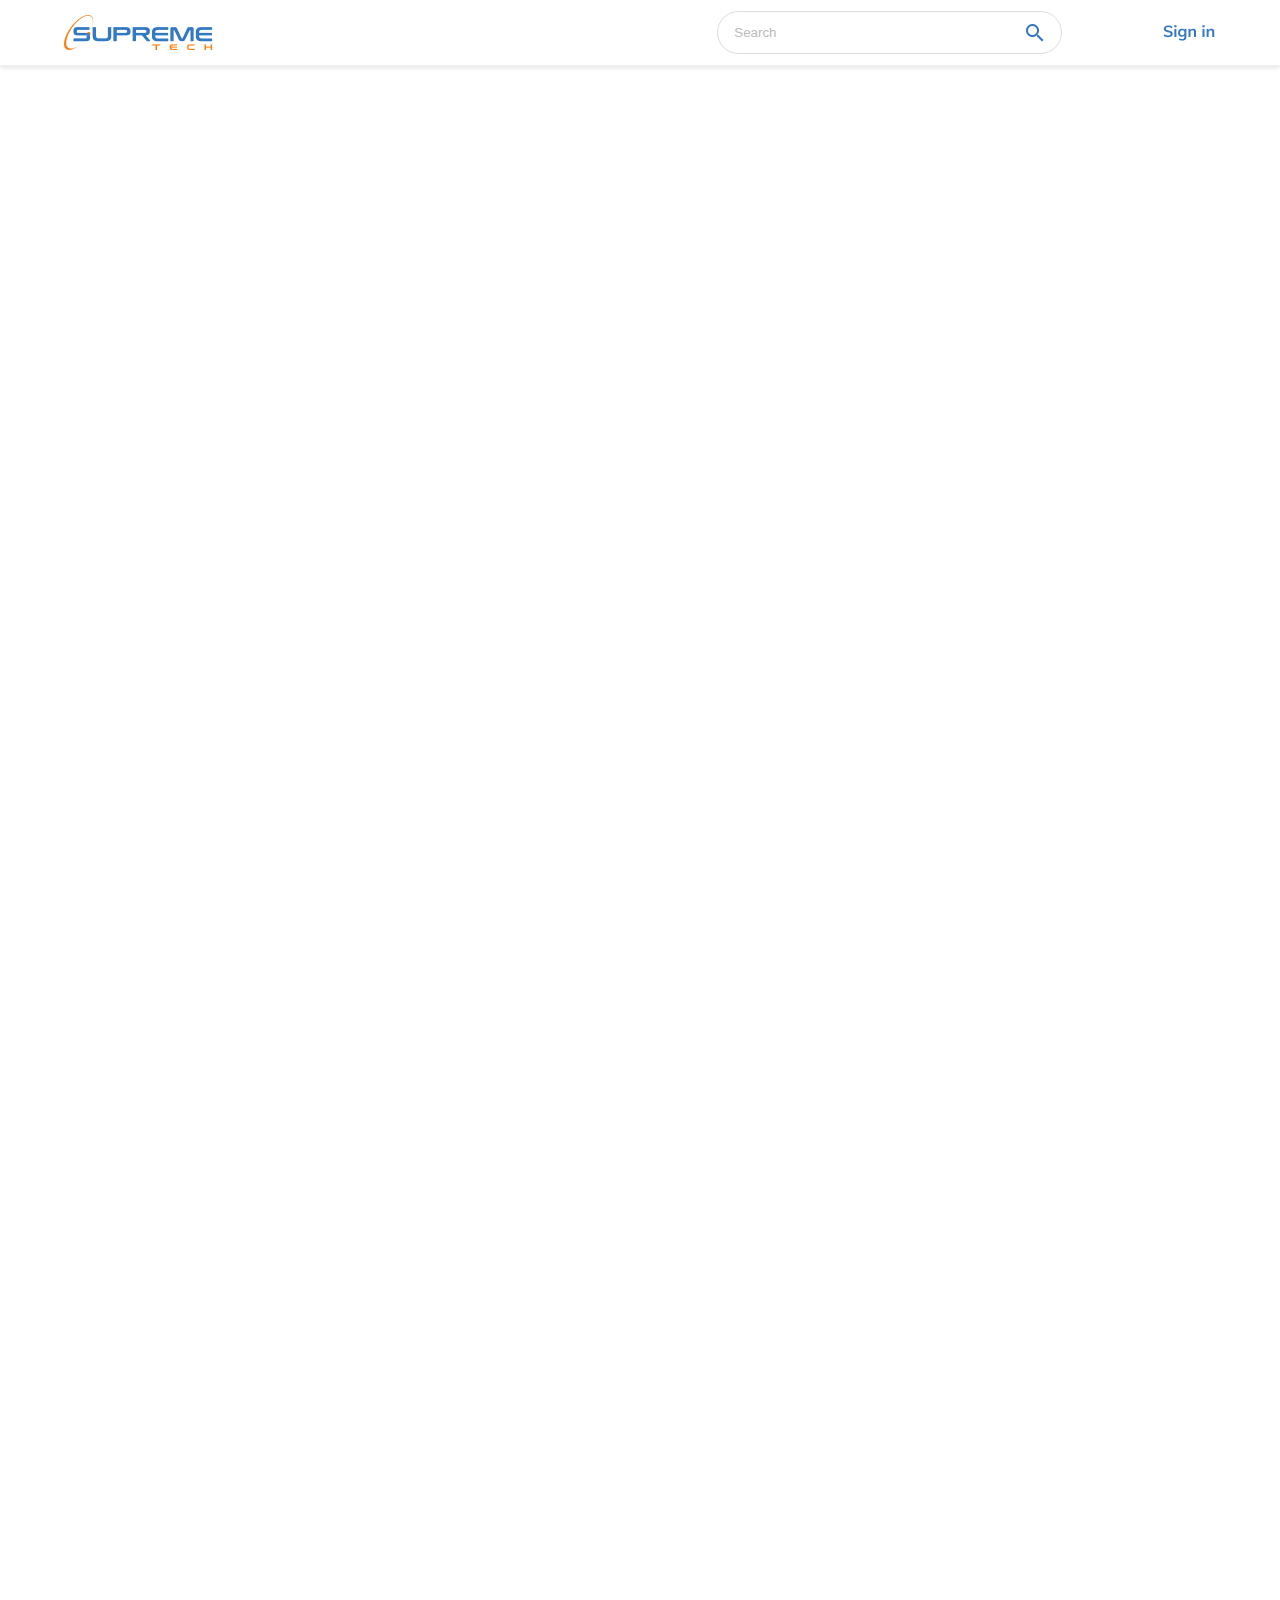
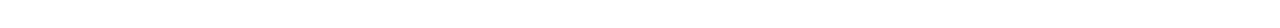
==== home.html @ 8ff7d812 ""complete header"" ====
<!DOCTYPE html>
<html lang="en">
<head>
    <meta charset="UTF-8">
    <meta name="viewport" content="width=device-width, initial-scale=1.0">
    <link rel="stylesheet" href="./css/style.css">
    <title>ReviewPhim</title>
</head>
<body>
    <header class="header">
        <div class="container header-inner">
            <a href="#" class="logo-header">
                <img src="./img/Group 114.png">
            </a>
            <div class="search-box-header">
                <input class="search-box-input" type="text" placeholder="Search">
                <a href="#" class="search-box-icon">
                    <img src="./img/ic_search.png">
                </a>
            </div>
            <div class="signin-btn-header">
                <a href="#">
                    <img class="signin-btn" src="./img/sign in.png">
                </a>
            </div>
        </div>
    </header>

    <!-- <main class="main">
        <section class="sectiona">
            <section class="sectiona-left">
                <article class="sectiona-left-article-item">
                    <img src="./img/sec2-1.png">
                </article>
                <div class="sectiona-left-article-list-text">
                    <p class="sectiona-left-article-text" style="margin-top: 24px;margin-bottom: 15px;">
                    Can't Wait for 'No Time to Die'?
                    </p>
                    <p class="sectiona-left-article-text" style="font-size: 18px; margin-bottom: 19px; margin-top: 0px;margin-left: 43px;">
                        Swap in These Streaming Picks
                    </p>
                </div>
            </section>

            <section class="sectiona-right">
                <section class="sectiona-right-list-item">
                    <article class="sectiona-right-item">
                        <img style="width: 123px;height: 95px;" src="./img/Screen Shot 1.png">
                        <div class="sectiona-right-item-list-text">
                            <p class="sectiona-right-item-title">
                                Lorem ipsum dolor sit amet consector dapster
                            </p>
                            <p class="sectiona-right-item-info">
                                Lorem ipsum dolor sit amet, consector adipiscing elit, ...
                            </p>
                        </div>
                    </article>
                    <article class="sectiona-right-item">
                        <img style="width: 123px;height: 95px;" src="./img/Screen Shot 2.png">
                        <div class="sectiona-right-item-list-text">
                            <p class="sectiona-right-item-title">
                                Lorem ipsum dolor sit amet consector dapster
                            </p>
                            <p class="sectiona-right-item-info">
                                Lorem ipsum dolor sit amet, consector adipiscing elit, ...
                            </p>
                        </div>
                    </article>
                    <article class="sectiona-right-item">
                        <img style="width: 123px;height: 95px;" src="./img/Screen Shot 3.png">
                        <div class="sectiona-right-item-list-text">
                            <p class="sectiona-right-item-title">
                                Lorem ipsum dolor sit amet consector dapster
                            </p>
                            <p class="sectiona-right-item-info">
                                Lorem ipsum dolor sit amet, consector adipiscing elit, ...
                            </p>
                        </div>
                    </article>
                    <article class="sectiona-right-item">
                        <img style="width: 123px;height: 95px;" src="./img/Screen Shot 4.png">
                        <div class="sectiona-right-item-list-text">
                            <p class="sectiona-right-item-title">
                                Lorem ipsum dolor sit amet consector dapster
                            </p>
                            <p class="sectiona-right-item-info">
                                Lorem ipsum dolor sit amet, consector adipiscing elit, ...
                            </p>
                        </div>
                    </article>
                </section>
            </section>
        </section>

        <section class="sectionb">
            <div class="sectionb-header">
                <h3 class="sectionb-header-title">
                    Featured today
                </h3>
            </div>
            <section class="sectionb-content">
                <section class="sectionb-content-list-item">
                    <article class="sectionb-content-item">
                        <div class="sectionb-content-item-img">
                            <img src="./img/article1.png">
                        </div>
                        <div class="sectionb-content-item-list-text">
                            <p class="sectionb-content-item-title">
                                Lorem ipsum dolor sit amet consector dapster
                            </p>
                            <div class="sectionb-content-item-time">
                                <div class="sectionb-content-item-time-icon">
                                    <img src="./img/clock.png">
                                </div>
                                <div class="sectionb-content-item-time-date">
                                    08/03/2020
                                </div>
                            </div>
                        </div>
                    </article>
                    <article class="sectionb-content-item">
                        <div class="sectionb-content-item-img">
                            <img src="./img/article2.png">
                        </div>
                        <div class="sectionb-content-item-list-text">
                            <p class="sectionb-content-item-title">
                                Lorem ipsum dolor sit amet consector dapster
                            </p>
                            <div class="sectionb-content-item-time">
                                <div class="sectionb-content-item-time-icon">
                                    <img src="./img/clock.png">
                                </div>
                                <div class="sectionb-content-item-time-date">
                                    08/03/2020
                                </div>
                            </div>
                        </div>
                    </article>
                    <article class="sectionb-content-item">
                        <div class="sectionb-content-item-img">
                            <img src="./img/article3.png">
                        </div>
                        <div class="sectionb-content-item-list-text">
                            <p class="sectionb-content-item-title">
                                Lorem ipsum dolor sit amet consector dapster
                            </p>
                            <div class="sectionb-content-item-time">
                                <div class="sectionb-content-item-time-icon">
                                    <img src="./img/clock.png">
                                </div>
                                <div class="sectionb-content-item-time-date">
                                    08/03/2020
                                </div>
                            </div>
                        </div>
                    </article>
                    <article class="sectionb-content-item">
                        <div class="sectionb-content-item-img">
                            <img src="./img/article4.png">
                        </div>
                        <div class="sectionb-content-item-list-text">
                            <p class="sectionb-content-item-title">
                                Lorem ipsum dolor sit amet consector dapster
                            </p>
                            <div class="sectionb-content-item-time">
                                <div class="sectionb-content-item-time-icon">
                                    <img src="./img/clock.png">
                                </div>
                                <div class="sectionb-content-item-time-date">
                                    08/03/2020
                                </div>
                            </div>
                        </div>
                    </article>
                </section>
            </section>
            <div class="sectionb-footer">
                <div class="sectionb-footer-content">
                    <button class="sectionb-footer-content-button">
                        SEE ALL
                    </button>
                </div>
            </div>
        </section>
    </main>

    <footer class="footer">
        <div class="footer-top">
            <div class="footer-top1">
                <div class="footer-top1-list-icon">
                    <div class="footer-top1-icon">
                        <img src="./img/facebook 1.png">
                    </div>
                    <div>
                        <img src="./img/instagram.png">
                    </div>
                    <div>
                        <img src="./img/twitter-sign.png">
                    </div>
                    <div>
                        <img src="./img/youtube.png">
                    </div>
                </div>
            </div>
            <div class="footer-top2">
                <div class="footer-top2-list-text">
                    <div class="footer-top2-text">
                        Press Room
                    </div>
                    <div class="footer-top2-text">
                        Advertising
                    </div>
                    <div class="footer-top2-text">
                        Job
                    </div>
                    <div class="footer-top2-text">
                        Conditions of Use
                    </div>
                    <div class="footer-top2-text">
                        Privacy Policy
                    </div>
                    <div class="footer-top2-text">
                        Interest-Based Ads
                    </div>
                </div>
            </div>
            <div class="footer-top3">
                <div class="footer-top3-logo">
                    <img src="./img/Group 114.png">
                </div>
            </div>
        </div>
        <div class="footer-bot">
            <div class="footer-bot-text">
                © 2020 Supreme Tech .,ltd. All rights reserved
            </div>
        </div>
    </footer> -->
</body>
</html>
---- css/style.css ----
html,body{
    margin: auto;
    height: 1628px; 
    width: 100%;
}

.container{
    /* width: 100%; */
    max-width: 1440px; 
    margin: 0 auto;
    padding: 0 5%;
}

.header{
    height: 4%;
    box-shadow: 0px 4px 4px rgba(0, 0, 0, 0.08);
}

.header .header-inner{
    display: flex;
    align-items: center;
    justify-content: space-between;
    height: 100%;
}

.logo-header{
    display: flex;
    align-items: center;
    height: 100%;
}

.search-box-header{
    display: flex;  
    width: 30%;
    height: 65%;
    margin-left: 35%;
    border: 1px solid #DADCE0;
    background: #FFFFFF;
    box-sizing: border-box;
    border-radius: 30px;
    align-items: center;
    justify-content: space-around;
}

.search-box-input{
    border: none;
    outline: none;
    width: 75%;
    height: 80%;
    font-family: -apple-system, BlinkMacSystemFont, 'Segoe UI', Roboto, Oxygen, Ubuntu, Cantarell, 'Open Sans', 'Helvetica Neue', sans-serif;
}

::placeholder{
    color: #BBBBBB;
    opacity: 1;
}

.search-box-icon{
    background-color: transparent;
    display: flex;
    align-items: center;
    border: none;
    height: 80%;    
}

.signin-btn-header{
    height: max-content;
}

/* .main{
    display: flex;
    flex-direction: column;
    height: 1190px;
    width: 100%;
}

.sectiona{
    display: flex;
    width: 100%;
    height: 592px;
}

.sectiona-left{
    height: 100%;
    width: 960px;
    align-items: center;
    position: relative;
}

.sectiona-left-article-item{
    margin: 60px 40px 60px 80px;
}

.sectiona-left-article-list-text{
    display: flex;
    flex-direction: column;
    height: 100px;
    width: 840px;
    background: rgba(0, 0, 0, 0.7);
    top: 432px; left: 80px; 
    position: absolute;
}

.sectiona-left-article-text{
    font-family: -apple-system, BlinkMacSystemFont, 'Segoe UI', Roboto, Oxygen, Ubuntu, Cantarell, 'Open Sans', 'Helvetica Neue', sans-serif;
    font-style: normal;
    font-weight: 500;
    font-size: 40px;
    line-height: 21px;
    color: #FFFFFF;
    margin-left: 42px;
}

.sectiona-right{
    display: flex;
    flex-direction: column;
    justify-content: space-between;
    height: 100%;
    width: 480px;
}

.sectiona-right-list-item{
    display: flex;
    flex-direction: column;
    justify-content: space-between;
    height: 100%;
    margin-top: 60px;
    margin-right: 79px;
    margin-bottom: 60px;
}

.sectiona-right-item{
    display: flex;
    justify-content: space-between;
    width: 100%;
    height: 95px;
}

.sectiona-right-item-list-text{
    display: flex;
    flex-direction: column;
    justify-content: space-between;
    height: 95px;
    width: 261px;
}

.sectiona-right-item-title{
    height: 44px;
    margin: 0px;
    font-family: 'Trebuchet MS', 'Lucida Sans Unicode', 'Lucida Grande', 'Lucida Sans', Arial, sans-serif;
    font-style: normal;
    font-weight: bold;
    font-size: 18px;
    line-height: 120%;
    color: #3278C3;
}

.sectiona-right-item-info{
    height: 44px;
    margin: 0px;
    font-family: 'Trebuchet MS', 'Lucida Sans Unicode', 'Lucida Grande', 'Lucida Sans', Arial, sans-serif;
    font-style: normal;
    font-weight: normal;
    font-size: 16px;
    line-height: 150%;
    color: #323232;
}

.sectionb{
    width: 100%;
    flex-grow: 1;
    display: flex;
    flex-direction: column;
    background: #E2EEFF;
    border-radius: 8px;
}

.sectionb-header{
    height: 111px;
    align-items: center;
}

.sectionb-header-title{
    padding-right: 80px;
    padding-left: 80px;
    margin-top: 45px;
    margin-bottom: 45px;
    
    font-family: -apple-system, BlinkMacSystemFont, 'Segoe UI', Roboto, Oxygen, Ubuntu, Cantarell, 'Open Sans', 'Helvetica Neue', sans-serif;
    font-style: normal;
    font-weight: 500;
    font-size: 30px;
    line-height: 21px;
    color: #3278C3;
}

.sectionb-content{
    margin-bottom: 46px;
    align-items: center;
    flex-grow: 1;
}

.sectionb-content-list-item{
    display: flex;
    padding-left: 80px;
    padding-right: 80px;
    justify-content: space-between;
}

.sectionb-content-item{
    display: flex;
    flex-direction: column;
    background-color: white;
    width: 290px;
    align-items: center;
}

.sectionb-content-item-img{
    height: fit-content;
}

.sectionb-content-item-list-text{
    display: flex;
    flex-direction: column;
    flex-grow: 1;
}

.sectionb-content-item-title{
    padding-left: 20px;
    padding-right: 20px;
    padding-bottom: 10px;
    margin-bottom: 0px;
    font-family: 'Trebuchet MS', 'Lucida Sans Unicode', 'Lucida Grande', 'Lucida Sans', Arial, sans-serif;
    font-style: normal;
    font-weight: bold;
    font-size: 18px;
    line-height: 120%;
    color: #3278C3;
}

.sectionb-content-item-time{
    display: flex;
    justify-content: space-between;
    padding-left: 20px;
    padding-right: 20px;
    padding-bottom: 26px;
}

.sectionb-content-item-time-icon{
    display: flex;
    align-items: center;
}

.sectionb-content-item-time-date{
    width: 226px;
    text-align: left;
    font-family: 'Trebuchet MS', 'Lucida Sans Unicode', 'Lucida Grande', 'Lucida Sans', Arial, sans-serif;
    font-style: normal;
    font-weight: normal;
    font-size: 16px;
    line-height: 170%;
    color: #B5B5B5;
}

.sectionb-footer{
    height: 106px;
}

.sectionb-footer-content{
    display: flex;   
    height: 46px;
    margin-bottom: 60px;
    justify-content: center;
}

.sectionb-footer-content-button{
    margin: auto;
    height: 100%;
    width: 296px;
    background: #FF7F0E;
    box-shadow: 0px 2px 2px rgba(0, 0, 0, 0.25);
    border: none;
    border-radius: 30px;
    font-family: 'Trebuchet MS', 'Lucida Sans Unicode', 'Lucida Grande', 'Lucida Sans', Arial, sans-serif;
    font-style: normal;
    font-weight: bold;
    font-size: 16px;
    line-height: 170%;
    color: #FFFFFF;
}

.footer{
    display: flex;
    flex-direction: column;
    height: 378px;
}

.footer-top{
    display: flex;
    flex-direction: column;
    height: 288px;
}

.footer-top1{
    display: flex;
    flex-direction: column;
    height: 120px;
}

.footer-top1-list-icon{
    display: flex;
    justify-content: space-between;
    padding-left: 620px;
    padding-right: 620px;
    margin-top: 60px;
    height: 20px;
}

.footer-top1-icon{
    width: fit-content;
}

.footer-top2{
    display: flex;
    justify-content: center;
    height: 79px;
}

.footer-top2-list-text{
    display: flex;
    justify-content: space-between;
    width: 833px;
    margin-bottom: 55px;
}

.footer-top2-text{
    width: fit-content;
    font-family: 'Trebuchet MS', 'Lucida Sans Unicode', 'Lucida Grande', 'Lucida Sans', Arial, sans-serif;
    font-style: normal;
    font-weight: 600;
    font-size: 16px;
    line-height: 150%;
    color: #6C6C6C;
}

.footer-top3{
    display: flex;
    flex-grow: 1;
    justify-content: center;
}

.footer-top3-logo{
    padding-left: 645px;
    padding-right: 645px;
}

.footer-bot{
    display: flex;
    flex-grow: 1;
    border-top: 1px solid #B8B8B8;
    align-items: center;
    justify-content: center;
}

.footer-bot-text{
    width: 298px;
    text-align: center;
    font-family: 'Trebuchet MS', 'Lucida Sans Unicode', 'Lucida Grande', 'Lucida Sans', Arial, sans-serif;
    font-style: normal;
    font-weight: normal;
    font-size: 14px;
    line-height: 170%;
    color: #B5B5B5;
} */
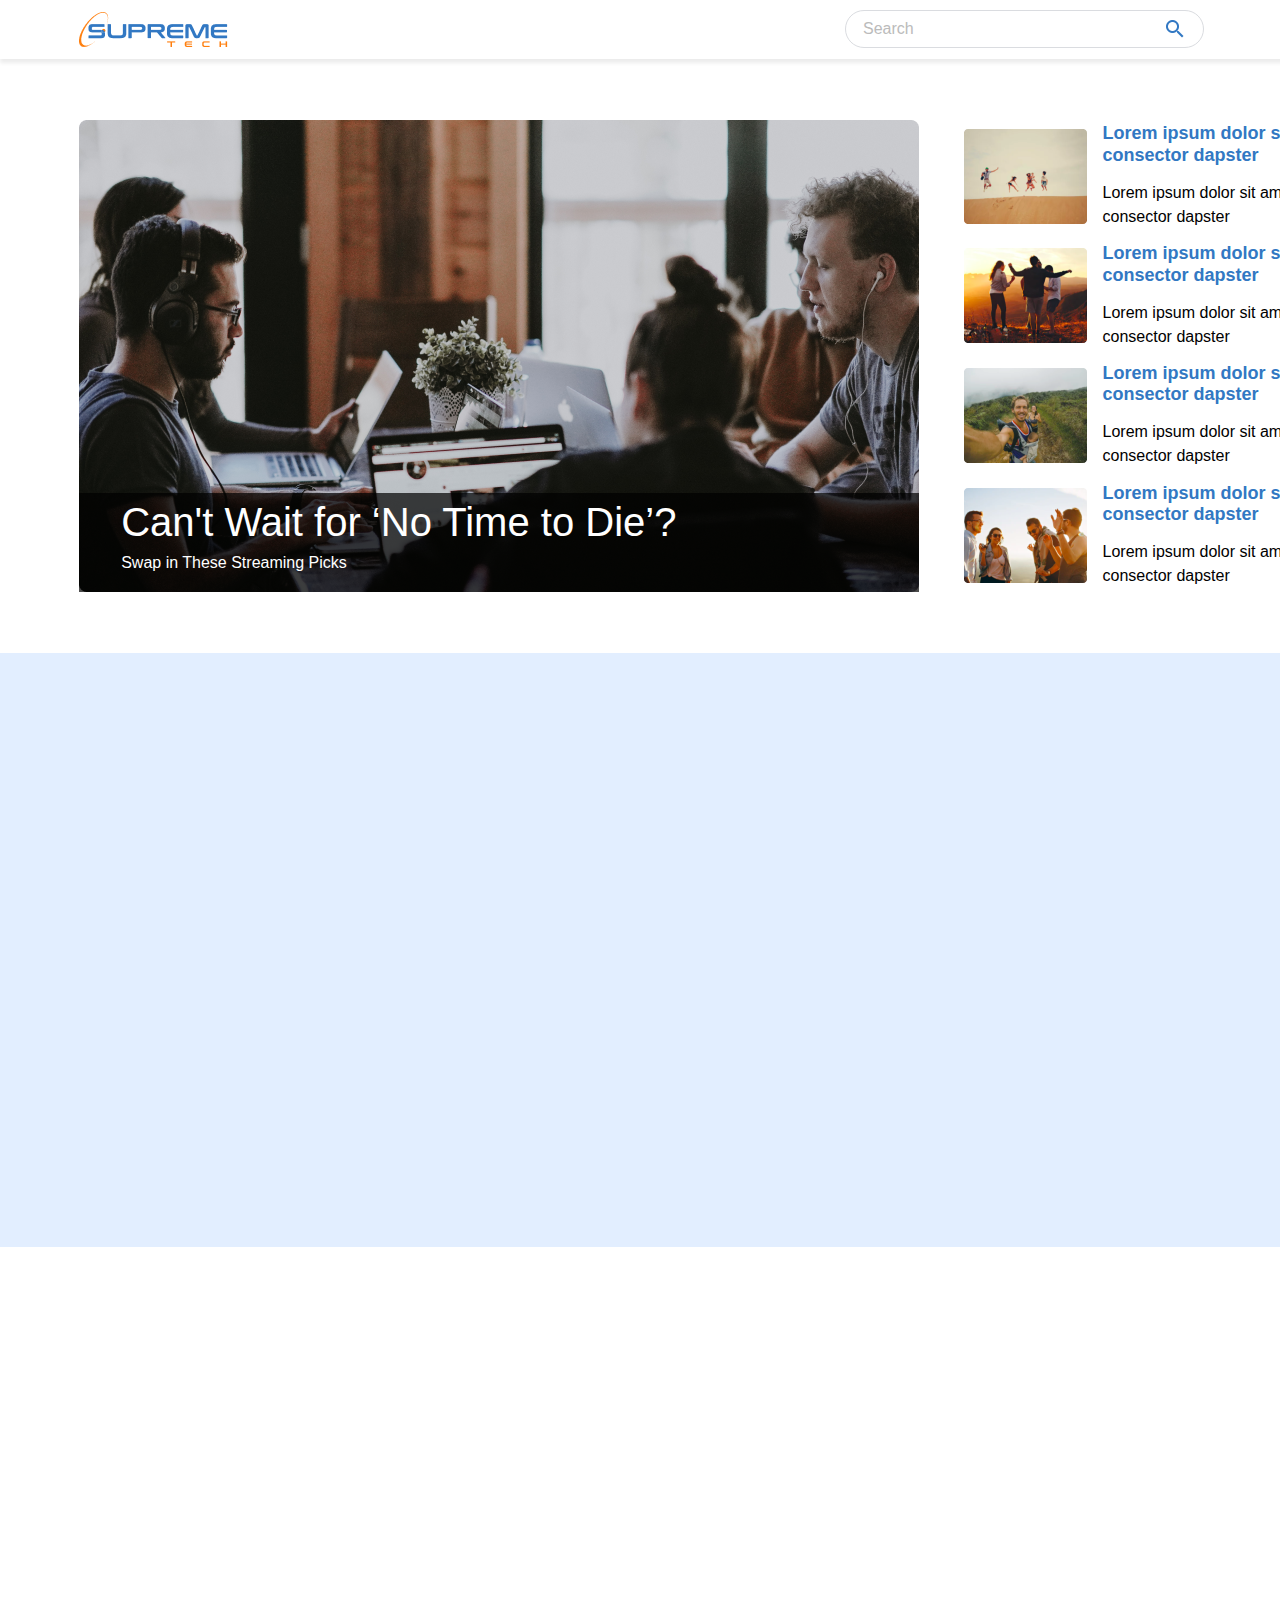
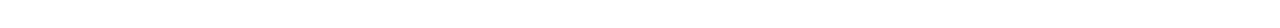
==== commit 297ca97a: "complete section-hot-film" ====
--- a/home.html
+++ b/home.html
@@ -9,232 +9,106 @@
 <body>
     <header class="header">
         <div class="container header-inner">
-            <a href="#" class="logo-header">
-                <img src="./img/Group 114.png">
+            <a href="#">
+                <img class="logo-header" src="./img/logo.png">
             </a>
             <div class="search-box-header">
                 <input class="search-box-input" type="text" placeholder="Search">
-                <a href="#" class="search-box-icon">
-                    <img src="./img/ic_search.png">
+                <a href="#">
+                    <img class="search-box-icon" src="./img/ic_search.png">
                 </a>
             </div>
             <div class="signin-btn-header">
-                <a href="#">
-                    <img class="signin-btn" src="./img/sign in.png">
+                <a class="signin-btn" href="#">
+                    <p>Sign in</p>
                 </a>
             </div>
         </div>
     </header>
 
-    <!-- <main class="main">
-        <section class="sectiona">
-            <section class="sectiona-left">
-                <article class="sectiona-left-article-item">
-                    <img src="./img/sec2-1.png">
-                </article>
-                <div class="sectiona-left-article-list-text">
-                    <p class="sectiona-left-article-text" style="margin-top: 24px;margin-bottom: 15px;">
-                    Can't Wait for 'No Time to Die'?
-                    </p>
-                    <p class="sectiona-left-article-text" style="font-size: 18px; margin-bottom: 19px; margin-top: 0px;margin-left: 43px;">
-                        Swap in These Streaming Picks
-                    </p>
-                </div>
-            </section>
-
-            <section class="sectiona-right">
-                <section class="sectiona-right-list-item">
-                    <article class="sectiona-right-item">
-                        <img style="width: 123px;height: 95px;" src="./img/Screen Shot 1.png">
-                        <div class="sectiona-right-item-list-text">
-                            <p class="sectiona-right-item-title">
-                                Lorem ipsum dolor sit amet consector dapster
-                            </p>
-                            <p class="sectiona-right-item-info">
-                                Lorem ipsum dolor sit amet, consector adipiscing elit, ...
-                            </p>
-                        </div>
-                    </article>
-                    <article class="sectiona-right-item">
-                        <img style="width: 123px;height: 95px;" src="./img/Screen Shot 2.png">
-                        <div class="sectiona-right-item-list-text">
-                            <p class="sectiona-right-item-title">
-                                Lorem ipsum dolor sit amet consector dapster
-                            </p>
-                            <p class="sectiona-right-item-info">
-                                Lorem ipsum dolor sit amet, consector adipiscing elit, ...
-                            </p>
-                        </div>
-                    </article>
-                    <article class="sectiona-right-item">
-                        <img style="width: 123px;height: 95px;" src="./img/Screen Shot 3.png">
-                        <div class="sectiona-right-item-list-text">
-                            <p class="sectiona-right-item-title">
-                                Lorem ipsum dolor sit amet consector dapster
-                            </p>
-                            <p class="sectiona-right-item-info">
-                                Lorem ipsum dolor sit amet, consector adipiscing elit, ...
-                            </p>
-                        </div>
-                    </article>
-                    <article class="sectiona-right-item">
-                        <img style="width: 123px;height: 95px;" src="./img/Screen Shot 4.png">
-                        <div class="sectiona-right-item-list-text">
-                            <p class="sectiona-right-item-title">
-                                Lorem ipsum dolor sit amet consector dapster
-                            </p>
-                            <p class="sectiona-right-item-info">
-                                Lorem ipsum dolor sit amet, consector adipiscing elit, ...
-                            </p>
-                        </div>
-                    </article>
-                </section>
-            </section>
+    <main class="main">
+        <section class="section-hot-film">
+            <ul class="film-list">
+                <li class="film-item">
+                    <a href="#">
+                        <img class="film-img" src="./img/banner-it1.png">
+                    </a>
+                    <ul class="banner-info">
+                        <li class="banner-info-content">
+                            <a href="#" class="banner-info-title">
+                                <p>Can't Wait for ‘No Time to Die’?</p>
+                            </a>
+                        </li>
+                        <li class="banner-info-content">
+                            <p>Swap in These Streaming Picks</p>
+                        </li>
+                    </ul>
+                </li>
+                <li class="film-item">
+                    <a href="#">
+                        <img class="film-img" src="./img/banner-it2.png">
+                    </a>
+                    <ul class="film-info">
+                        <li class="film-info-content">
+                            <a href="#" class="film-info-title">
+                                <p>Lorem ipsum dolor sit amet consector dapster</p>
+                            </a>
+                        </li>
+                        <li class="film-info-content">
+                            <p>Lorem ipsum dolor sit amet consector dapster</p>
+                        </li>
+                    </ul>
+                </li>
+                <li class="film-item">
+                    <a href="#">
+                        <img class="film-img" src="./img/banner-it3.png">
+                    </a>
+                    <ul class="film-info">
+                        <li class="film-info-content">
+                            <a href="#" class="film-info-title">
+                                <p>Lorem ipsum dolor sit amet consector dapster</p>
+                            </a>
+                        </li>
+                        <li class="film-info-content">
+                            <p>Lorem ipsum dolor sit amet consector dapster</p>
+                        </li>
+                    </ul>
+                </li>
+                <li class="film-item">
+                    <a href="#">
+                        <img class="film-img" src="./img/banner-it4.png">
+                    </a>
+                    <ul class="film-info">
+                        <li class="film-info-content">
+                            <a href="#" class="film-info-title">
+                                <p>Lorem ipsum dolor sit amet consector dapster</p>
+                            </a>
+                        </li>
+                        <li class="film-info-content">
+                            <p>Lorem ipsum dolor sit amet consector dapster</p>
+                        </li>
+                    </ul>
+                </li>
+                <li class="film-item">
+                    <a href="#">
+                        <img class="film-img" src="./img/banner-it5.png">
+                    </a>
+                    <ul class="film-info">
+                        <li class="film-info-content">
+                            <a href="#" class="film-info-title">
+                                <p>Lorem ipsum dolor sit amet consector dapster</p>
+                            </a>
+                        </li>
+                        <li class="film-info-content">
+                            <p>Lorem ipsum dolor sit amet consector dapster</p>
+                        </li>
+                    </ul>
+                </li>
+            </ul> 
         </section>
-
-        <section class="sectionb">
-            <div class="sectionb-header">
-                <h3 class="sectionb-header-title">
-                    Featured today
-                </h3>
-            </div>
-            <section class="sectionb-content">
-                <section class="sectionb-content-list-item">
-                    <article class="sectionb-content-item">
-                        <div class="sectionb-content-item-img">
-                            <img src="./img/article1.png">
-                        </div>
-                        <div class="sectionb-content-item-list-text">
-                            <p class="sectionb-content-item-title">
-                                Lorem ipsum dolor sit amet consector dapster
-                            </p>
-                            <div class="sectionb-content-item-time">
-                                <div class="sectionb-content-item-time-icon">
-                                    <img src="./img/clock.png">
-                                </div>
-                                <div class="sectionb-content-item-time-date">
-                                    08/03/2020
-                                </div>
-                            </div>
-                        </div>
-                    </article>
-                    <article class="sectionb-content-item">
-                        <div class="sectionb-content-item-img">
-                            <img src="./img/article2.png">
-                        </div>
-                        <div class="sectionb-content-item-list-text">
-                            <p class="sectionb-content-item-title">
-                                Lorem ipsum dolor sit amet consector dapster
-                            </p>
-                            <div class="sectionb-content-item-time">
-                                <div class="sectionb-content-item-time-icon">
-                                    <img src="./img/clock.png">
-                                </div>
-                                <div class="sectionb-content-item-time-date">
-                                    08/03/2020
-                                </div>
-                            </div>
-                        </div>
-                    </article>
-                    <article class="sectionb-content-item">
-                        <div class="sectionb-content-item-img">
-                            <img src="./img/article3.png">
-                        </div>
-                        <div class="sectionb-content-item-list-text">
-                            <p class="sectionb-content-item-title">
-                                Lorem ipsum dolor sit amet consector dapster
-                            </p>
-                            <div class="sectionb-content-item-time">
-                                <div class="sectionb-content-item-time-icon">
-                                    <img src="./img/clock.png">
-                                </div>
-                                <div class="sectionb-content-item-time-date">
-                                    08/03/2020
-                                </div>
-                            </div>
-                        </div>
-                    </article>
-                    <article class="sectionb-content-item">
-                        <div class="sectionb-content-item-img">
-                            <img src="./img/article4.png">
-                        </div>
-                        <div class="sectionb-content-item-list-text">
-                            <p class="sectionb-content-item-title">
-                                Lorem ipsum dolor sit amet consector dapster
-                            </p>
-                            <div class="sectionb-content-item-time">
-                                <div class="sectionb-content-item-time-icon">
-                                    <img src="./img/clock.png">
-                                </div>
-                                <div class="sectionb-content-item-time-date">
-                                    08/03/2020
-                                </div>
-                            </div>
-                        </div>
-                    </article>
-                </section>
-            </section>
-            <div class="sectionb-footer">
-                <div class="sectionb-footer-content">
-                    <button class="sectionb-footer-content-button">
-                        SEE ALL
-                    </button>
-                </div>
-            </div>
+        <section class="section-featured">
+            
         </section>
     </main>
-
-    <footer class="footer">
-        <div class="footer-top">
-            <div class="footer-top1">
-                <div class="footer-top1-list-icon">
-                    <div class="footer-top1-icon">
-                        <img src="./img/facebook 1.png">
-                    </div>
-                    <div>
-                        <img src="./img/instagram.png">
-                    </div>
-                    <div>
-                        <img src="./img/twitter-sign.png">
-                    </div>
-                    <div>
-                        <img src="./img/youtube.png">
-                    </div>
-                </div>
-            </div>
-            <div class="footer-top2">
-                <div class="footer-top2-list-text">
-                    <div class="footer-top2-text">
-                        Press Room
-                    </div>
-                    <div class="footer-top2-text">
-                        Advertising
-                    </div>
-                    <div class="footer-top2-text">
-                        Job
-                    </div>
-                    <div class="footer-top2-text">
-                        Conditions of Use
-                    </div>
-                    <div class="footer-top2-text">
-                        Privacy Policy
-                    </div>
-                    <div class="footer-top2-text">
-                        Interest-Based Ads
-                    </div>
-                </div>
-            </div>
-            <div class="footer-top3">
-                <div class="footer-top3-logo">
-                    <img src="./img/Group 114.png">
-                </div>
-            </div>
-        </div>
-        <div class="footer-bot">
-            <div class="footer-bot-text">
-                © 2020 Supreme Tech .,ltd. All rights reserved
-            </div>
-        </div>
-    </footer> -->
 </body>
 </html>
--- a/css/style.css
+++ b/css/style.css
@@ -1,374 +1,161 @@
 html,body{
     margin: auto;
     height: 1628px; 
+    width: 1440px;
+}
+p{
+    margin: 0;
+}
+.container{
     width: 100%;
-}
-
-.container{
-    /* width: 100%; */
     max-width: 1440px; 
     margin: 0 auto;
-    padding: 0 5%;
+    padding: 0 5.5%;
 }
-
 .header{
-    height: 4%;
+    display: flex;
+    height: 3.6%;
     box-shadow: 0px 4px 4px rgba(0, 0, 0, 0.08);
 }
-
 .header .header-inner{
     display: flex;
     align-items: center;
     justify-content: space-between;
-    height: 100%;
 }
-
 .logo-header{
     display: flex;
-    align-items: center;
-    height: 100%;
 }
-
 .search-box-header{
     display: flex;  
-    width: 30%;
+    justify-content: space-around;
+    width: 28%;
     height: 65%;
-    margin-left: 35%;
+    margin-left: 40%;
     border: 1px solid #DADCE0;
     background: #FFFFFF;
     box-sizing: border-box;
     border-radius: 30px;
     align-items: center;
-    justify-content: space-around;
 }
-
 .search-box-input{
     border: none;
     outline: none;
     width: 75%;
-    height: 80%;
     font-family: -apple-system, BlinkMacSystemFont, 'Segoe UI', Roboto, Oxygen, Ubuntu, Cantarell, 'Open Sans', 'Helvetica Neue', sans-serif;
 }
-
 ::placeholder{
+    font-family: -apple-system, BlinkMacSystemFont, 'Segoe UI', Roboto, Oxygen, Ubuntu, Cantarell, 'Open Sans', 'Helvetica Neue', sans-serif;
     color: #BBBBBB;
     opacity: 1;
+    font-size: 16px;
+    line-height: 21px;
 }
-
 .search-box-icon{
-    background-color: transparent;
     display: flex;
-    align-items: center;
-    border: none;
-    height: 80%;    
 }
-
 .signin-btn-header{
-    height: max-content;
+    font-family: 'Trebuchet MS', 'Lucida Sans Unicode', 'Lucida Grande', 'Lucida Sans', Arial, sans-serif;
+    font-style: normal;
+    font-weight: bold;
+    font-size: 16px;
+    line-height: 150%;
+    color: #3278C3;
 }
-
-/* .main{
+.signin-btn{
+    display: flex;
+    text-decoration: none;
+    color: inherit;
+}
+.main{
     display: flex;
     flex-direction: column;
-    height: 1190px;
-    width: 100%;
+    height: 73%;
 }
-
-.sectiona{
+.section-hot-film{
+    height: 50%;
+}
+.film-list{
+    display: grid;
+    align-items: center;
+    grid-template-columns:  69% 31%;
+    padding: 4% 5.5%;
+    box-sizing: border-box;
+    margin: 0;
+    height: 100%;
+}
+.film-item{
     display: flex;
-    width: 100%;
-    height: 592px;
+    justify-content: space-between;
+    align-items: center;
+    height: 100%;
 }
-
-.sectiona-left{
-    height: 100%;
-    width: 960px;
-    align-items: center;
+.film-item:first-child{
+    align-items: flex-end;
     position: relative;
+    height: fit-content;
+    width: fit-content;
+    grid-row: 1/5;
 }
-
-.sectiona-left-article-item{
-    margin: 60px 40px 60px 80px;
+.film-img{
+    display: flex;
 }
-
-.sectiona-left-article-list-text{
+.banner-info{
     display: flex;
     flex-direction: column;
-    height: 100px;
-    width: 840px;
+    justify-content: space-evenly;
+    height: 21%;
+    width: 100%;
+    padding: 0 5%;
+    list-style: none;
+    box-sizing: border-box;
+    position: absolute;
     background: rgba(0, 0, 0, 0.7);
-    top: 432px; left: 80px; 
-    position: absolute;
 }
-
-.sectiona-left-article-text{
+.banner-info-content{
     font-family: -apple-system, BlinkMacSystemFont, 'Segoe UI', Roboto, Oxygen, Ubuntu, Cantarell, 'Open Sans', 'Helvetica Neue', sans-serif;
     font-style: normal;
     font-weight: 500;
+    line-height: 21px;
+    height: fit-content;
+    color: #FFFFFF;
+}
+.banner-info-content:first-child{
     font-size: 40px;
-    line-height: 21px;
-    color: #FFFFFF;
-    margin-left: 42px;
 }
-
-.sectiona-right{
+.banner-info-title{
+    text-decoration: none;
+    color: inherit;
+}
+.film-info{
     display: flex;
     flex-direction: column;
-    justify-content: space-between;
+    justify-content: space-around;
+    list-style: none;
+    padding: 0;
     height: 100%;
-    width: 480px;
+    width: 65%;
 }
-
-.sectiona-right-list-item{
-    display: flex;
-    flex-direction: column;
-    justify-content: space-between;
-    height: 100%;
-    margin-top: 60px;
-    margin-right: 79px;
-    margin-bottom: 60px;
-}
-
-.sectiona-right-item{
-    display: flex;
-    justify-content: space-between;
-    width: 100%;
-    height: 95px;
-}
-
-.sectiona-right-item-list-text{
-    display: flex;
-    flex-direction: column;
-    justify-content: space-between;
-    height: 95px;
-    width: 261px;
-}
-
-.sectiona-right-item-title{
-    height: 44px;
-    margin: 0px;
+.film-info-content{
+    align-items: center;
     font-family: 'Trebuchet MS', 'Lucida Sans Unicode', 'Lucida Grande', 'Lucida Sans', Arial, sans-serif;
     font-style: normal;
+    font-weight: normal;
+    font-size: 16px;
+    line-height: 150%;
+}
+.film-info-content:first-child{
     font-weight: bold;
     font-size: 18px;
     line-height: 120%;
     color: #3278C3;
 }
-
-.sectiona-right-item-info{
-    height: 44px;
-    margin: 0px;
-    font-family: 'Trebuchet MS', 'Lucida Sans Unicode', 'Lucida Grande', 'Lucida Sans', Arial, sans-serif;
-    font-style: normal;
-    font-weight: normal;
-    font-size: 16px;
-    line-height: 150%;
-    color: #323232;
+.film-info-title{
+    text-decoration: none;
+    color: inherit;
 }
-
-.sectionb{
-    width: 100%;
-    flex-grow: 1;
+.section-featured{
+    height: 50%;
+    background-color: #E2EEFF;
     display: flex;
     flex-direction: column;
-    background: #E2EEFF;
-    border-radius: 8px;
 }
-
-.sectionb-header{
-    height: 111px;
-    align-items: center;
-}
-
-.sectionb-header-title{
-    padding-right: 80px;
-    padding-left: 80px;
-    margin-top: 45px;
-    margin-bottom: 45px;
-    
-    font-family: -apple-system, BlinkMacSystemFont, 'Segoe UI', Roboto, Oxygen, Ubuntu, Cantarell, 'Open Sans', 'Helvetica Neue', sans-serif;
-    font-style: normal;
-    font-weight: 500;
-    font-size: 30px;
-    line-height: 21px;
-    color: #3278C3;
-}
-
-.sectionb-content{
-    margin-bottom: 46px;
-    align-items: center;
-    flex-grow: 1;
-}
-
-.sectionb-content-list-item{
-    display: flex;
-    padding-left: 80px;
-    padding-right: 80px;
-    justify-content: space-between;
-}
-
-.sectionb-content-item{
-    display: flex;
-    flex-direction: column;
-    background-color: white;
-    width: 290px;
-    align-items: center;
-}
-
-.sectionb-content-item-img{
-    height: fit-content;
-}
-
-.sectionb-content-item-list-text{
-    display: flex;
-    flex-direction: column;
-    flex-grow: 1;
-}
-
-.sectionb-content-item-title{
-    padding-left: 20px;
-    padding-right: 20px;
-    padding-bottom: 10px;
-    margin-bottom: 0px;
-    font-family: 'Trebuchet MS', 'Lucida Sans Unicode', 'Lucida Grande', 'Lucida Sans', Arial, sans-serif;
-    font-style: normal;
-    font-weight: bold;
-    font-size: 18px;
-    line-height: 120%;
-    color: #3278C3;
-}
-
-.sectionb-content-item-time{
-    display: flex;
-    justify-content: space-between;
-    padding-left: 20px;
-    padding-right: 20px;
-    padding-bottom: 26px;
-}
-
-.sectionb-content-item-time-icon{
-    display: flex;
-    align-items: center;
-}
-
-.sectionb-content-item-time-date{
-    width: 226px;
-    text-align: left;
-    font-family: 'Trebuchet MS', 'Lucida Sans Unicode', 'Lucida Grande', 'Lucida Sans', Arial, sans-serif;
-    font-style: normal;
-    font-weight: normal;
-    font-size: 16px;
-    line-height: 170%;
-    color: #B5B5B5;
-}
-
-.sectionb-footer{
-    height: 106px;
-}
-
-.sectionb-footer-content{
-    display: flex;   
-    height: 46px;
-    margin-bottom: 60px;
-    justify-content: center;
-}
-
-.sectionb-footer-content-button{
-    margin: auto;
-    height: 100%;
-    width: 296px;
-    background: #FF7F0E;
-    box-shadow: 0px 2px 2px rgba(0, 0, 0, 0.25);
-    border: none;
-    border-radius: 30px;
-    font-family: 'Trebuchet MS', 'Lucida Sans Unicode', 'Lucida Grande', 'Lucida Sans', Arial, sans-serif;
-    font-style: normal;
-    font-weight: bold;
-    font-size: 16px;
-    line-height: 170%;
-    color: #FFFFFF;
-}
-
-.footer{
-    display: flex;
-    flex-direction: column;
-    height: 378px;
-}
-
-.footer-top{
-    display: flex;
-    flex-direction: column;
-    height: 288px;
-}
-
-.footer-top1{
-    display: flex;
-    flex-direction: column;
-    height: 120px;
-}
-
-.footer-top1-list-icon{
-    display: flex;
-    justify-content: space-between;
-    padding-left: 620px;
-    padding-right: 620px;
-    margin-top: 60px;
-    height: 20px;
-}
-
-.footer-top1-icon{
-    width: fit-content;
-}
-
-.footer-top2{
-    display: flex;
-    justify-content: center;
-    height: 79px;
-}
-
-.footer-top2-list-text{
-    display: flex;
-    justify-content: space-between;
-    width: 833px;
-    margin-bottom: 55px;
-}
-
-.footer-top2-text{
-    width: fit-content;
-    font-family: 'Trebuchet MS', 'Lucida Sans Unicode', 'Lucida Grande', 'Lucida Sans', Arial, sans-serif;
-    font-style: normal;
-    font-weight: 600;
-    font-size: 16px;
-    line-height: 150%;
-    color: #6C6C6C;
-}
-
-.footer-top3{
-    display: flex;
-    flex-grow: 1;
-    justify-content: center;
-}
-
-.footer-top3-logo{
-    padding-left: 645px;
-    padding-right: 645px;
-}
-
-.footer-bot{
-    display: flex;
-    flex-grow: 1;
-    border-top: 1px solid #B8B8B8;
-    align-items: center;
-    justify-content: center;
-}
-
-.footer-bot-text{
-    width: 298px;
-    text-align: center;
-    font-family: 'Trebuchet MS', 'Lucida Sans Unicode', 'Lucida Grande', 'Lucida Sans', Arial, sans-serif;
-    font-style: normal;
-    font-weight: normal;
-    font-size: 14px;
-    line-height: 170%;
-    color: #B5B5B5;
-} */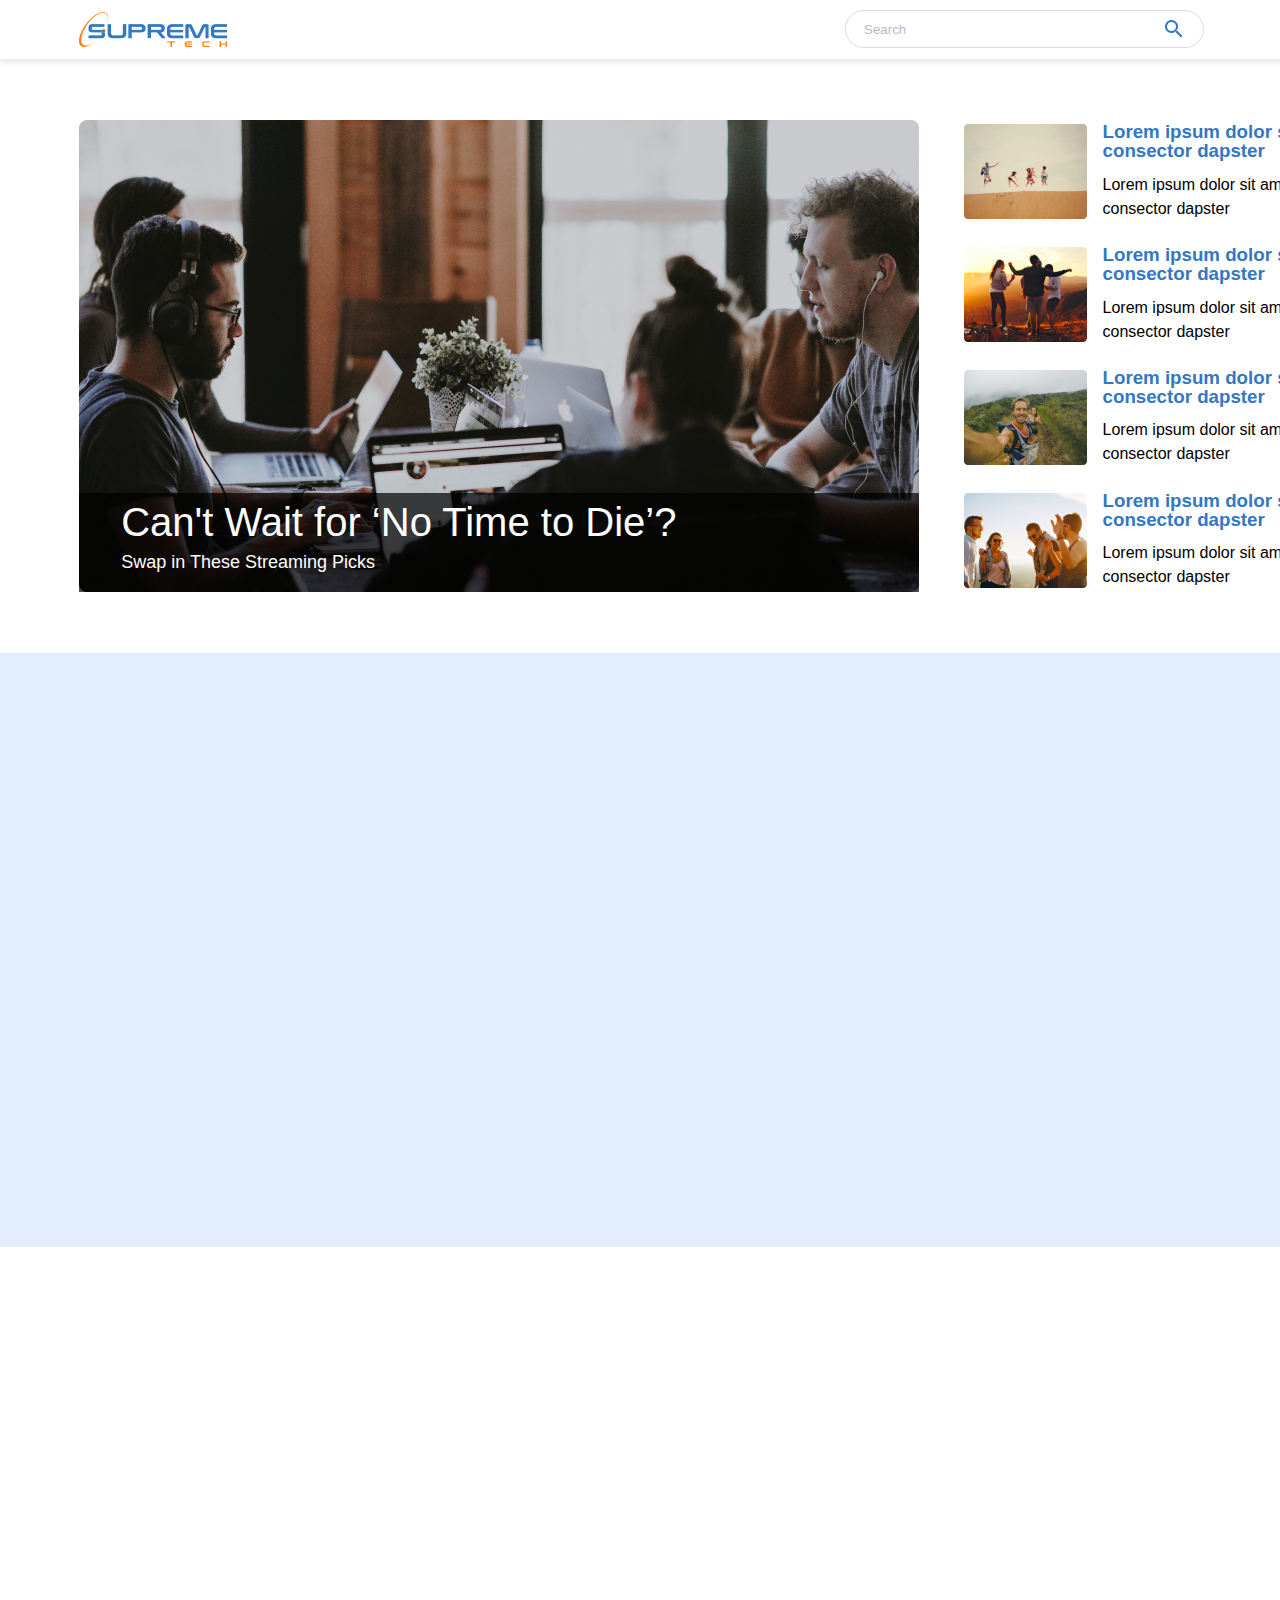
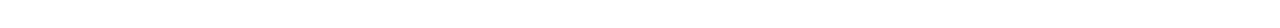
==== commit c84b6992: "edit header and section-hot-film" ====
--- a/home.html
+++ b/home.html
@@ -8,106 +8,126 @@
 </head>
 <body>
     <header class="header">
-        <div class="container header-inner">
-            <a href="#">
-                <img class="logo-header" src="./img/logo.png">
-            </a>
-            <div class="search-box-header">
-                <input class="search-box-input" type="text" placeholder="Search">
+        <div class="container">
+            <div class="header-inner">
                 <a href="#">
-                    <img class="search-box-icon" src="./img/ic_search.png">
+                    <img class="logo" src="./img/logo.png">
                 </a>
-            </div>
-            <div class="signin-btn-header">
-                <a class="signin-btn" href="#">
-                    <p>Sign in</p>
-                </a>
+                <div class="search-box">
+                    <input class="search-input" type="text" placeholder="Search">
+                    <a href="#">
+                        <img class="search-icon" src="./img/ic_search.png">
+                    </a>
+                </div>
+                <div class="signin-btn">
+                    <a href="#">Sign in</a>
+                </div>
             </div>
         </div>
     </header>
 
     <main class="main">
         <section class="section-hot-film">
-            <ul class="film-list">
-                <li class="film-item">
-                    <a href="#">
-                        <img class="film-img" src="./img/banner-it1.png">
-                    </a>
-                    <ul class="banner-info">
-                        <li class="banner-info-content">
-                            <a href="#" class="banner-info-title">
-                                <p>Can't Wait for ‘No Time to Die’?</p>
+            <div class="container">
+                <div class="section-content">
+                    <ul class="film-list">
+                        <li class="film-item">
+                            <a href="">
+                                <img class="film-img" src="./img/banner-it1.png">
                             </a>
+                            <ul class="banner-info">
+                                <li class="banner-desc">
+                                    <a href="#">
+                                        <p>Can't Wait for ‘No Time to Die’?</p>
+                                    </a>
+                                </li>
+                                <li class="banner-desc">
+                                    <a href="#">
+                                        <p>Swap in These Streaming Picks</p>
+                                    </a>    
+                                </li>
+                            </ul>
                         </li>
-                        <li class="banner-info-content">
-                            <p>Swap in These Streaming Picks</p>
+                        <li class="film-item">
+                            <a href="#">
+                                <img class="film-img" src="./img/banner-it2.png">
+                            </a>
+                            <ul class="film-info">
+                                <li class="film-desc">
+                                    <a href="#">
+                                        <h3>Lorem ipsum dolor sit amet consector dapster</h3>
+                                    </a>
+                                </li>
+                                <li class="film-desc">
+                                    <a href="#">
+                                        <p>Lorem ipsum dolor sit amet consector dapster</p>
+                                    </a>    
+                                </li>
+                            </ul>
                         </li>
-                    </ul>
-                </li>
-                <li class="film-item">
-                    <a href="#">
-                        <img class="film-img" src="./img/banner-it2.png">
-                    </a>
-                    <ul class="film-info">
-                        <li class="film-info-content">
-                            <a href="#" class="film-info-title">
-                                <p>Lorem ipsum dolor sit amet consector dapster</p>
+                        <li class="film-item">
+                            <a href="#">
+                                <img class="film-img" src="./img/banner-it3.png">
                             </a>
+                            <ul class="film-info">
+                                <li class="film-desc">
+                                    <a href="#">
+                                        <h3>Lorem ipsum dolor sit amet consector dapster</h3>
+                                    </a>
+                                </li>
+                                <li class="film-desc">
+                                    <a href="#">
+                                        <p>Lorem ipsum dolor sit amet consector dapster</p>
+                                    </a>                                    
+                                </li>
+                            </ul>
                         </li>
-                        <li class="film-info-content">
-                            <p>Lorem ipsum dolor sit amet consector dapster</p>
+                        <li class="film-item">
+                            <a href="#">
+                                <img class="film-img" src="./img/banner-it4.png">
+                            </a>
+                            <ul class="film-info">
+                                <li class="film-desc">
+                                    <a href="#">
+                                        <h3>Lorem ipsum dolor sit amet consector dapster</h3>
+                                    </a>
+                                </li>
+                                <li class="film-desc">
+                                    <a href="#">
+                                        <p>Lorem ipsum dolor sit amet consector dapster</p>
+                                    </a>                                    
+                                </li>
+                            </ul>
                         </li>
-                    </ul>
-                </li>
-                <li class="film-item">
-                    <a href="#">
-                        <img class="film-img" src="./img/banner-it3.png">
-                    </a>
-                    <ul class="film-info">
-                        <li class="film-info-content">
-                            <a href="#" class="film-info-title">
-                                <p>Lorem ipsum dolor sit amet consector dapster</p>
+                        <li class="film-item">
+                            <a href="#">
+                                <img class="film-img" src="./img/banner-it5.png">
                             </a>
+                            <ul class="film-info">
+                                <li class="film-desc">
+                                    <a href="#">
+                                        <h3>Lorem ipsum dolor sit amet consector dapster</h3>
+                                    </a>
+                                </li>
+                                <li class="film-desc">
+                                    <a href="#">
+                                        <p>Lorem ipsum dolor sit amet consector dapster</p>
+                                    </a>                                    
+                                </li>
+                            </ul>
                         </li>
-                        <li class="film-info-content">
-                            <p>Lorem ipsum dolor sit amet consector dapster</p>
-                        </li>
-                    </ul>
-                </li>
-                <li class="film-item">
-                    <a href="#">
-                        <img class="film-img" src="./img/banner-it4.png">
-                    </a>
-                    <ul class="film-info">
-                        <li class="film-info-content">
-                            <a href="#" class="film-info-title">
-                                <p>Lorem ipsum dolor sit amet consector dapster</p>
-                            </a>
-                        </li>
-                        <li class="film-info-content">
-                            <p>Lorem ipsum dolor sit amet consector dapster</p>
-                        </li>
-                    </ul>
-                </li>
-                <li class="film-item">
-                    <a href="#">
-                        <img class="film-img" src="./img/banner-it5.png">
-                    </a>
-                    <ul class="film-info">
-                        <li class="film-info-content">
-                            <a href="#" class="film-info-title">
-                                <p>Lorem ipsum dolor sit amet consector dapster</p>
-                            </a>
-                        </li>
-                        <li class="film-info-content">
-                            <p>Lorem ipsum dolor sit amet consector dapster</p>
-                        </li>
-                    </ul>
-                </li>
-            </ul> 
+                    </ul> 
+                </div>    
+            </div>
         </section>
         <section class="section-featured">
-            
+            <div class="container">
+                <div class="featured-content">
+                    <div class="section-title">
+                        
+                    </div>
+                </div>
+            </div>
         </section>
     </main>
 </body>
--- a/css/style.css
+++ b/css/style.css
@@ -2,9 +2,22 @@
     margin: auto;
     height: 1628px; 
     width: 1440px;
+    font-family: 'Trebuchet MS', 'Lucida Sans Unicode', 'Lucida Grande', 'Lucida Sans', Arial, sans-serif;
+    font-size: 16px;
 }
-p{
+*{
+    box-sizing: border-box;
+}
+p,h3{
     margin: 0;
+}
+a{
+    position: relative;
+    text-decoration: none;
+    color: inherit;
+}
+ul{
+    list-style: none;
 }
 .container{
     width: 100%;
@@ -17,54 +30,41 @@
     height: 3.6%;
     box-shadow: 0px 4px 4px rgba(0, 0, 0, 0.08);
 }
-.header .header-inner{
+.header-inner{
     display: flex;
     align-items: center;
     justify-content: space-between;
+    height: 100%;
 }
-.logo-header{
+.logo{
     display: flex;
 }
-.search-box-header{
+.search-box{
     display: flex;  
     justify-content: space-around;
     width: 28%;
     height: 65%;
     margin-left: 40%;
+    align-items: center;
     border: 1px solid #DADCE0;
-    background: #FFFFFF;
-    box-sizing: border-box;
     border-radius: 30px;
-    align-items: center;
 }
-.search-box-input{
+.search-input{
     border: none;
     outline: none;
     width: 75%;
     font-family: -apple-system, BlinkMacSystemFont, 'Segoe UI', Roboto, Oxygen, Ubuntu, Cantarell, 'Open Sans', 'Helvetica Neue', sans-serif;
 }
 ::placeholder{
-    font-family: -apple-system, BlinkMacSystemFont, 'Segoe UI', Roboto, Oxygen, Ubuntu, Cantarell, 'Open Sans', 'Helvetica Neue', sans-serif;
     color: #BBBBBB;
     opacity: 1;
-    font-size: 16px;
-    line-height: 21px;
 }
-.search-box-icon{
+.search-icon{
     display: flex;
 }
-.signin-btn-header{
-    font-family: 'Trebuchet MS', 'Lucida Sans Unicode', 'Lucida Grande', 'Lucida Sans', Arial, sans-serif;
-    font-style: normal;
+.signin-btn{
     font-weight: bold;
-    font-size: 16px;
-    line-height: 150%;
     color: #3278C3;
-}
-.signin-btn{
-    display: flex;
-    text-decoration: none;
-    color: inherit;
 }
 .main{
     display: flex;
@@ -72,26 +72,30 @@
     height: 73%;
 }
 .section-hot-film{
+    display: flex;
     height: 50%;
+}
+.section-content{
+    height: 100%;
+    padding: 4% 0;
 }
 .film-list{
     display: grid;
     align-items: center;
     grid-template-columns:  69% 31%;
-    padding: 4% 5.5%;
-    box-sizing: border-box;
+    padding: 0;
     margin: 0;
     height: 100%;
 }
 .film-item{
     display: flex;
+    position: relative;
     justify-content: space-between;
     align-items: center;
     height: 100%;
 }
 .film-item:first-child{
     align-items: flex-end;
-    position: relative;
     height: fit-content;
     width: fit-content;
     grid-row: 1/5;
@@ -106,52 +110,36 @@
     height: 21%;
     width: 100%;
     padding: 0 5%;
-    list-style: none;
-    box-sizing: border-box;
     position: absolute;
     background: rgba(0, 0, 0, 0.7);
 }
-.banner-info-content{
+.banner-desc{
     font-family: -apple-system, BlinkMacSystemFont, 'Segoe UI', Roboto, Oxygen, Ubuntu, Cantarell, 'Open Sans', 'Helvetica Neue', sans-serif;
-    font-style: normal;
     font-weight: 500;
+    font-size: 18px;
     line-height: 21px;
     height: fit-content;
     color: #FFFFFF;
 }
-.banner-info-content:first-child{
+.banner-desc:first-child{
     font-size: 40px;
-}
-.banner-info-title{
-    text-decoration: none;
-    color: inherit;
 }
 .film-info{
     display: flex;
     flex-direction: column;
-    justify-content: space-around;
-    list-style: none;
+    justify-content: space-evenly;
     padding: 0;
     height: 100%;
     width: 65%;
 }
-.film-info-content{
+.film-desc{
     align-items: center;
-    font-family: 'Trebuchet MS', 'Lucida Sans Unicode', 'Lucida Grande', 'Lucida Sans', Arial, sans-serif;
-    font-style: normal;
-    font-weight: normal;
-    font-size: 16px;
     line-height: 150%;
 }
-.film-info-content:first-child{
+.film-desc:first-child{
     font-weight: bold;
-    font-size: 18px;
     line-height: 120%;
     color: #3278C3;
-}
-.film-info-title{
-    text-decoration: none;
-    color: inherit;
 }
 .section-featured{
     height: 50%;
@@ -159,3 +147,10 @@
     display: flex;
     flex-direction: column;
 }
+.featured-content{
+    display: flex;
+    height: 100%;
+}
+.section-featured .section-title{
+    
+}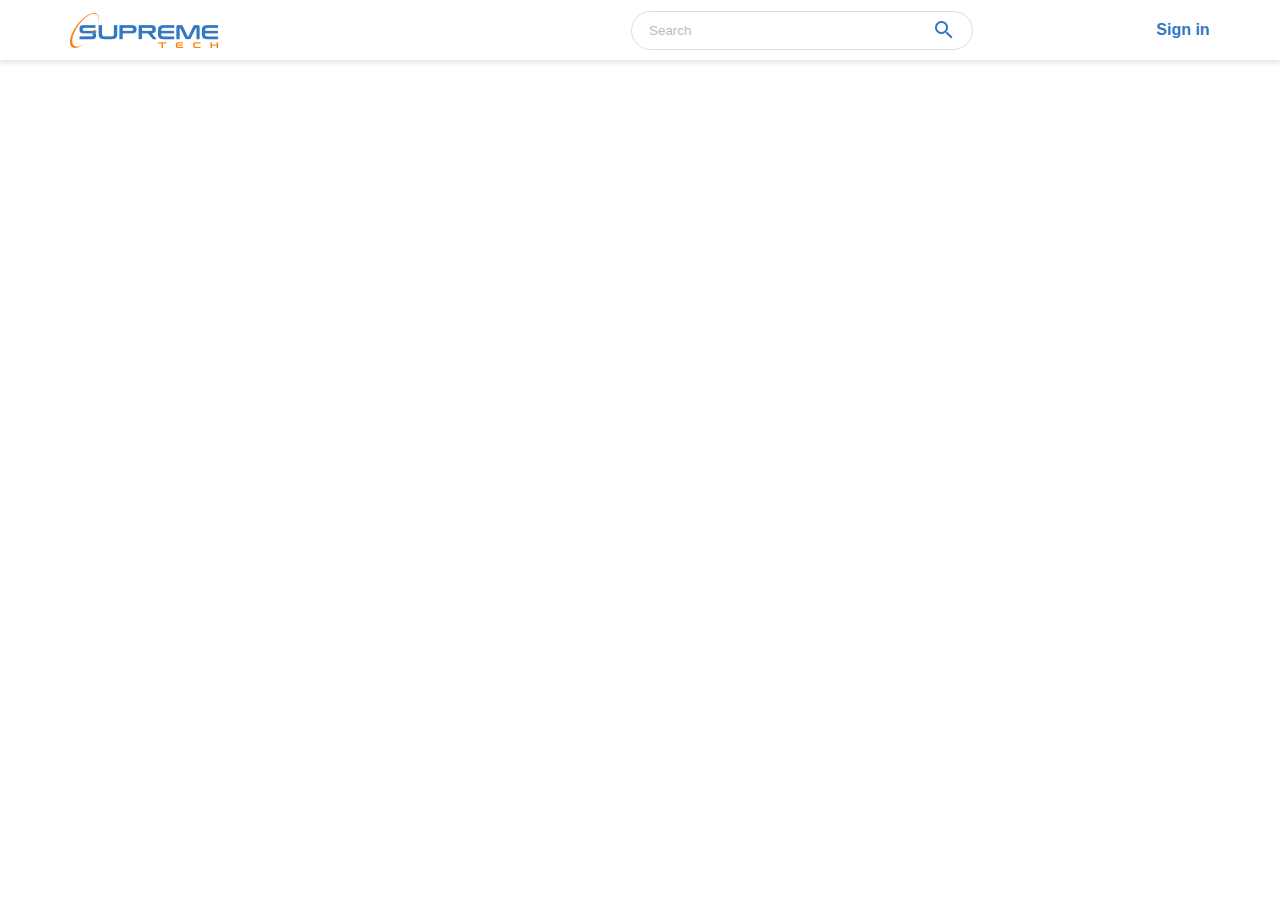
==== commit 42615880: "edit witdh height and responsive for header" ====
--- a/home.html
+++ b/home.html
@@ -10,13 +10,13 @@
     <header class="header">
         <div class="container">
             <div class="header-inner">
-                <a href="#">
-                    <img class="logo" src="./img/logo.png">
+                <a class="icon logo-icon" href="#">
+                    <img src="./img/logo.png">
                 </a>
                 <div class="search-box">
                     <input class="search-input" type="text" placeholder="Search">
-                    <a href="#">
-                        <img class="search-icon" src="./img/ic_search.png">
+                    <a class="icon search-icon" href="#">
+                        <img src="./img/ic_search.png">
                     </a>
                 </div>
                 <div class="signin-btn">
@@ -26,7 +26,7 @@
         </div>
     </header>
 
-    <main class="main">
+    <!-- <main class="main">
         <section class="section-hot-film">
             <div class="container">
                 <div class="section-content">
@@ -38,7 +38,7 @@
                             <ul class="banner-info">
                                 <li class="banner-desc">
                                     <a href="#">
-                                        <p>Can't Wait for ‘No Time to Die’?</p>
+                                        <h3>Can't Wait for ‘No Time to Die’?</h3>
                                     </a>
                                 </li>
                                 <li class="banner-desc">
@@ -124,11 +124,69 @@
             <div class="container">
                 <div class="featured-content">
                     <div class="section-title">
-                        
+                        <h3>Feature Today</h3>
                     </div>
+                    <ul class="featured-list">
+                        <li class="featured-item">
+                            <a href="#">
+                                <div class="featured-img">
+                                    <img src="./img/feature1.png">
+                                </div>
+                                <div class="featured-info">
+                                    <h4>Lorem ipsum dolor sit amet consector dapster</h4>
+                                    <div class="time">
+                                        <img class="icon-clock" src="./img/clock.png">
+                                        <p>08/03/2020</p>
+                                    </div>
+                                </div>
+                            </a>
+                        </li>
+                        <li class="featured-item">
+                            <a href="#">
+                                <div class="featured-img">
+                                    <img src="./img/feature2.png">
+                                </div>
+                                <div class="featured-info">
+                                    <h4>Lorem ipsum dolor sit amet consector dapster</h4>
+                                    <div class="time">
+                                        <img class="icon-clock" src="./img/clock.png">
+                                        <p>08/03/2020</p>
+                                    </div>
+                                </div>
+                            </a>
+                        </li>
+                        <li class="featured-item">
+                            <a href="#">
+                                <div class="featured-img">
+                                    <img src="./img/feature3.png">
+                                </div>
+                                <div class="featured-info">
+                                    <h4>Lorem ipsum dolor sit amet consector dapster</h4>
+                                    <div class="time">
+                                        <img class="icon-clock" src="./img/clock.png">
+                                        <p>08/03/2020</p>
+                                    </div>
+                                </div>
+                            </a>
+                        </li>
+                        <li class="featured-item">
+                            <a href="#">
+                                <div class="featured-img">
+                                    <img src="./img/feature4.png">
+                                </div>
+                                <div class="featured-info">
+                                    <h4>Lorem ipsum dolor sit amet consector dapster</h4>
+                                    <div class="time">
+                                        <img class="icon-clock" src="./img/clock.png">
+                                        <p>08/03/2020</p>
+                                    </div>
+                                </div>
+                            </a>
+                        </li>
+                    </ul>
                 </div>
             </div>
         </section>
-    </main>
+    </main> -->
 </body>
-</html>
+</html>--- a/css/style.css
+++ b/css/style.css
@@ -1,14 +1,12 @@
 html,body{
-    margin: auto;
-    height: 1628px; 
-    width: 1440px;
+    margin: 0;
     font-family: 'Trebuchet MS', 'Lucida Sans Unicode', 'Lucida Grande', 'Lucida Sans', Arial, sans-serif;
     font-size: 16px;
 }
 *{
     box-sizing: border-box;
 }
-p,h3{
+p,h3,h4{
     margin: 0;
 }
 a{
@@ -18,6 +16,10 @@
 }
 ul{
     list-style: none;
+}
+img{
+    width: 100%;
+    height: 100%;
 }
 .container{
     width: 100%;
@@ -27,31 +29,34 @@
 }
 .header{
     display: flex;
-    height: 3.6%;
+    height: 60px;
+    max-width: 1440px;
+    margin: auto;
     box-shadow: 0px 4px 4px rgba(0, 0, 0, 0.08);
 }
 .header-inner{
     display: flex;
     align-items: center;
     justify-content: space-between;
-    height: 100%;
-}
-.logo{
+    position: relative;
+    height: 100%;
+}
+.icon{
     display: flex;
 }
 .search-box{
     display: flex;  
     justify-content: space-around;
-    width: 28%;
+    width: 30%;
     height: 65%;
-    margin-left: 40%;
+    margin-left: 20%;
     align-items: center;
     border: 1px solid #DADCE0;
     border-radius: 30px;
 }
 .search-input{
-    border: none;
-    outline: none;
+    border: 0;
+    outline: 0;
     width: 75%;
     font-family: -apple-system, BlinkMacSystemFont, 'Segoe UI', Roboto, Oxygen, Ubuntu, Cantarell, 'Open Sans', 'Helvetica Neue', sans-serif;
 }
@@ -59,13 +64,30 @@
     color: #BBBBBB;
     opacity: 1;
 }
-.search-icon{
-    display: flex;
-}
 .signin-btn{
     font-weight: bold;
     color: #3278C3;
 }
+@media (max-width: 600px){
+    body{
+        font-size: 10px !important;
+    }
+    .search-box{
+        margin-left: 0 !important;
+        height: 40% !important;
+        width: 120px;
+    }
+    .logo-icon{
+        width: 60px;
+    }
+    .search-icon{
+        width: 15px;
+    }
+    .search-input{
+        height: 15px;
+        width: 50px;
+    }
+}
 .main{
     display: flex;
     flex-direction: column;
@@ -83,6 +105,7 @@
     display: grid;
     align-items: center;
     grid-template-columns:  69% 31%;
+    grid-row-gap: 10px;
     padding: 0;
     margin: 0;
     height: 100%;
@@ -142,15 +165,55 @@
     color: #3278C3;
 }
 .section-featured{
+    display: flex;
     height: 50%;
     background-color: #E2EEFF;
-    display: flex;
-    flex-direction: column;
 }
 .featured-content{
     display: flex;
+    flex-direction: column;
     height: 100%;
 }
 .section-featured .section-title{
-    
+    height: 18.5%;
+    display: flex;
+    align-items: center;
+    font-family: -apple-system, BlinkMacSystemFont, 'Segoe UI', Roboto, Oxygen, Ubuntu, Cantarell, 'Open Sans', 'Helvetica Neue', sans-serif;
+    font-weight: 500;
+    font-size: 30px;
+    color: #3278C3;
+}
+.featured-list{
+    display: flex;
+    justify-content: space-between;
+    height: 53.5%;
+    padding: 0;
+    margin: 0;
+}
+.featured-item{
+    height: 100%;
+    width: 22.6%;
+}
+.featured-info{
+    display: flex;
+    flex-direction: column;
+    justify-content: space-between;
+    height: 37.8%;
+    padding: 7% 7%;
+    font-weight: bold;
+    font-size: 18px;
+    line-height: 120%;
+    color: #3278C3;
+    background-color: #fff;
+}
+.time{
+    display: flex;
+    align-items: center;
+    line-height: 170%;
+    color: #B5B5B5;
+    font-weight: normal;
+}
+.icon-clock{
+    height: fit-content;
+    margin-right: 10px;
 }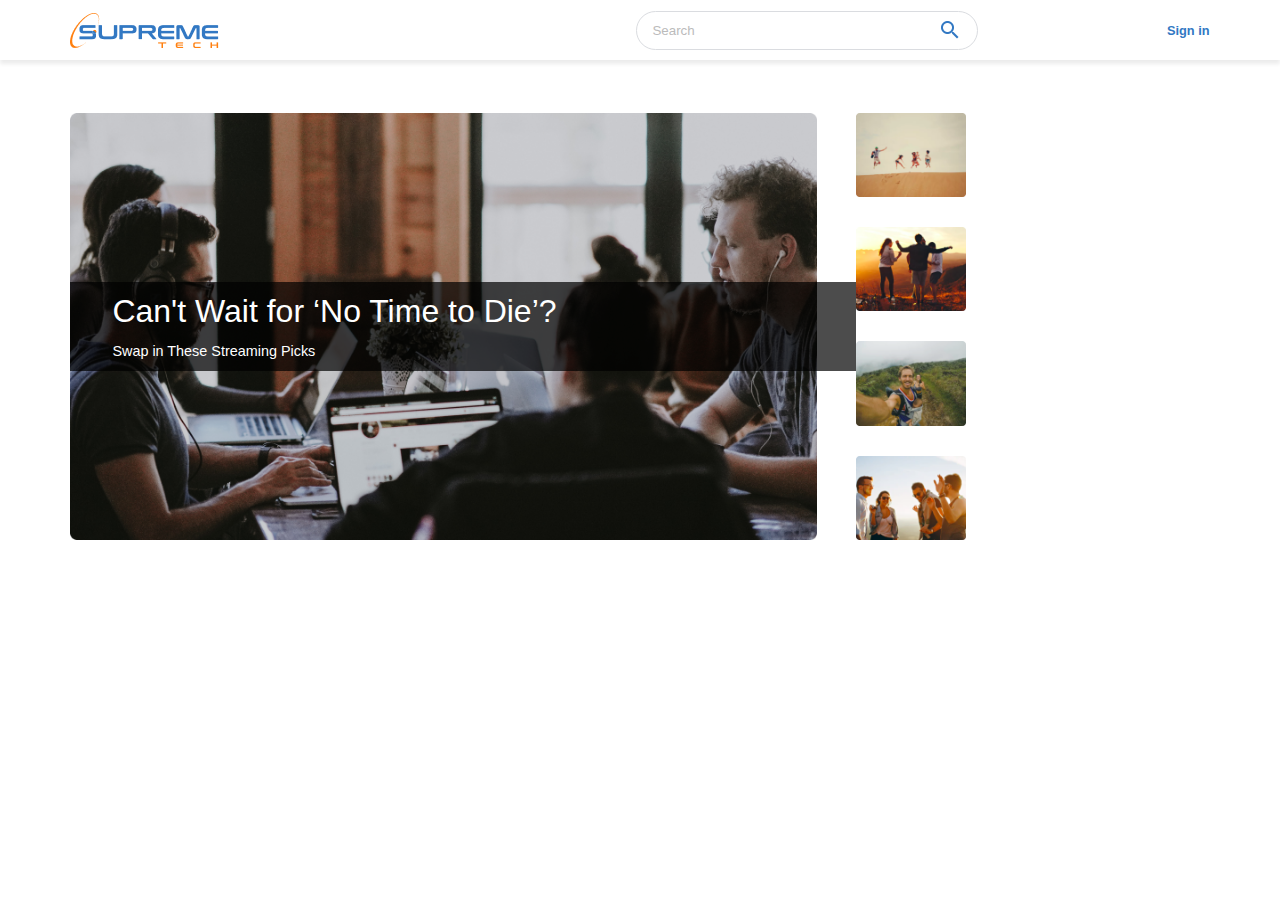
==== commit 3a70fd7a: "edit header" ====
--- a/home.html
+++ b/home.html
@@ -26,101 +26,71 @@
         </div>
     </header>
 
-    <!-- <main class="main">
-        <section class="section-hot-film">
+    <main class="main">
+        <section class="section section-hot-film">
             <div class="container">
                 <div class="section-content">
                     <ul class="film-list">
                         <li class="film-item">
-                            <a href="">
-                                <img class="film-img" src="./img/banner-it1.png">
+                            <a class="banner-img img" href="#">
+                                <img src="./img/banner-it1.png">
                             </a>
-                            <ul class="banner-info">
-                                <li class="banner-desc">
-                                    <a href="#">
-                                        <h3>Can't Wait for ‘No Time to Die’?</h3>
-                                    </a>
-                                </li>
-                                <li class="banner-desc">
-                                    <a href="#">
-                                        <p>Swap in These Streaming Picks</p>
-                                    </a>    
-                                </li>
-                            </ul>
+                            <div class="banner-info">
+                                <h3 class="banner-title">
+                                    <a href="#">Can't Wait for ‘No Time to Die’?</a>
+                                </h3>
+                                <p class="banner-desc">Swap in These Streaming Picks</p>
+                            </div>
                         </li>
                         <li class="film-item">
-                            <a href="#">
-                                <img class="film-img" src="./img/banner-it2.png">
+                            <a class="film-img img" href="#">
+                                <img src="./img/banner-it2.png">
                             </a>
-                            <ul class="film-info">
-                                <li class="film-desc">
-                                    <a href="#">
-                                        <h3>Lorem ipsum dolor sit amet consector dapster</h3>
-                                    </a>
-                                </li>
-                                <li class="film-desc">
-                                    <a href="#">
-                                        <p>Lorem ipsum dolor sit amet consector dapster</p>
-                                    </a>    
-                                </li>
-                            </ul>
+                            <!-- <div class="film-info">
+                                <h3 class="film-title">
+                                    <a href="#">Lorem ipsum dolor sit amet consector dapster</a>
+                                </h3>
+                                <p class="film-desc">Lorem ipsum dolor sit amet consector dapster</p>
+                            </div>    -->
                         </li>
                         <li class="film-item">
-                            <a href="#">
-                                <img class="film-img" src="./img/banner-it3.png">
+                            <a class="film-img img" href="#">
+                                <img src="./img/banner-it3.png">
                             </a>
-                            <ul class="film-info">
-                                <li class="film-desc">
-                                    <a href="#">
-                                        <h3>Lorem ipsum dolor sit amet consector dapster</h3>
-                                    </a>
-                                </li>
-                                <li class="film-desc">
-                                    <a href="#">
-                                        <p>Lorem ipsum dolor sit amet consector dapster</p>
-                                    </a>                                    
-                                </li>
-                            </ul>
+                            <!-- <div class="film-info">
+                                <h3 class="film-title">
+                                    <a href="#">Lorem ipsum dolor sit amet consector dapster</a>
+                                </h3>
+                                <p class="film-desc">Lorem ipsum dolor sit amet consector dapster</p>
+                            </div>    -->
                         </li>
                         <li class="film-item">
-                            <a href="#">
-                                <img class="film-img" src="./img/banner-it4.png">
+                            <a class="film-img img" href="#">
+                                <img src="./img/banner-it4.png">
                             </a>
-                            <ul class="film-info">
-                                <li class="film-desc">
-                                    <a href="#">
-                                        <h3>Lorem ipsum dolor sit amet consector dapster</h3>
-                                    </a>
-                                </li>
-                                <li class="film-desc">
-                                    <a href="#">
-                                        <p>Lorem ipsum dolor sit amet consector dapster</p>
-                                    </a>                                    
-                                </li>
-                            </ul>
+                            <!-- <div class="film-info">
+                                <h3 class="film-title">
+                                    <a href="#">Lorem ipsum dolor sit amet consector dapster</a>
+                                </h3>
+                                <p class="film-desc">Lorem ipsum dolor sit amet consector dapster</p>
+                            </div>    -->
                         </li>
                         <li class="film-item">
-                            <a href="#">
-                                <img class="film-img" src="./img/banner-it5.png">
+                            <a class="film-img img" href="#">
+                                <img src="./img/banner-it5.png">
                             </a>
-                            <ul class="film-info">
-                                <li class="film-desc">
-                                    <a href="#">
-                                        <h3>Lorem ipsum dolor sit amet consector dapster</h3>
-                                    </a>
-                                </li>
-                                <li class="film-desc">
-                                    <a href="#">
-                                        <p>Lorem ipsum dolor sit amet consector dapster</p>
-                                    </a>                                    
-                                </li>
-                            </ul>
+                            <!-- <div class="film-info">
+                                <h3 class="film-title">
+                                    <a href="#">Lorem ipsum dolor sit amet consector dapster</a>
+                                </h3>
+                                <p class="film-desc">Lorem ipsum dolor sit amet consector dapster</p>
+                            </div>    -->
                         </li>
                     </ul> 
                 </div>    
             </div>
         </section>
-        <section class="section-featured">
+        <!-- <section class="section section-featured">
             <div class="container">
                 <div class="featured-content">
                     <div class="section-title">
@@ -186,7 +156,7 @@
                     </ul>
                 </div>
             </div>
-        </section>
-    </main> -->
+        </section> -->
+    </main>
 </body>
 </html>--- a/css/style.css
+++ b/css/style.css
@@ -1,13 +1,13 @@
 html,body{
-    margin: 0;
+    margin: auto;
     font-family: 'Trebuchet MS', 'Lucida Sans Unicode', 'Lucida Grande', 'Lucida Sans', Arial, sans-serif;
     font-size: 16px;
+    max-width: 1440px;
 }
 *{
+    padding: 0;
+    margin: 0;
     box-sizing: border-box;
-}
-p,h3,h4{
-    margin: 0;
 }
 a{
     position: relative;
@@ -30,15 +30,12 @@
 .header{
     display: flex;
     height: 60px;
-    max-width: 1440px;
-    margin: auto;
     box-shadow: 0px 4px 4px rgba(0, 0, 0, 0.08);
 }
 .header-inner{
     display: flex;
     align-items: center;
     justify-content: space-between;
-    position: relative;
     height: 100%;
 }
 .icon{
@@ -68,62 +65,48 @@
     font-weight: bold;
     color: #3278C3;
 }
-@media (max-width: 600px){
-    body{
-        font-size: 10px !important;
-    }
-    .search-box{
-        margin-left: 0 !important;
-        height: 40% !important;
-        width: 120px;
-    }
-    .logo-icon{
-        width: 60px;
-    }
-    .search-icon{
-        width: 15px;
-    }
-    .search-input{
-        height: 15px;
-        width: 50px;
-    }
-}
 .main{
     display: flex;
     flex-direction: column;
-    height: 73%;
+}
+.section{
+    display: flex;
 }
 .section-hot-film{
-    display: flex;
-    height: 50%;
+    height: 592px;
+    position: relative;
 }
 .section-content{
-    height: 100%;
-    padding: 4% 0;
+    display: flex;
+    align-items: center;
+    height: 100%;
+    padding: 60px 0;
 }
 .film-list{
     display: grid;
-    align-items: center;
     grid-template-columns:  69% 31%;
-    grid-row-gap: 10px;
+    /* grid-template-columns: 2fr 1fr; */
+    grid-row-gap: 30px;
     padding: 0;
     margin: 0;
-    height: 100%;
+    /* height: 100%; */
+    width: 100%;
 }
 .film-item{
-    display: flex;
-    position: relative;
-    justify-content: space-between;
-    align-items: center;
+    position: relative;
+    display: flex;
+    justify-content: space-between;
+    align-items: center;
+    width: 100%;
     height: 100%;
 }
 .film-item:first-child{
-    align-items: flex-end;
-    height: fit-content;
-    width: fit-content;
+    align-items: center;
+    max-width: 840px;
+    position: relative;
     grid-row: 1/5;
 }
-.film-img{
+.img{
     display: flex;
 }
 .banner-info{
@@ -132,21 +115,26 @@
     justify-content: space-evenly;
     height: 21%;
     width: 100%;
-    padding: 0 5%;
+    padding: 0 42px;
     position: absolute;
     background: rgba(0, 0, 0, 0.7);
 }
+.banner-title{
+    font-family: -apple-system, BlinkMacSystemFont, 'Segoe UI', Roboto, Oxygen, Ubuntu, Cantarell, 'Open Sans', 'Helvetica Neue', sans-serif;
+    font-weight: 500;
+    font-size: 2.5em;
+    line-height: 40px;
+    height: fit-content;
+    color: #FFFFFF;
+}
 .banner-desc{
     font-family: -apple-system, BlinkMacSystemFont, 'Segoe UI', Roboto, Oxygen, Ubuntu, Cantarell, 'Open Sans', 'Helvetica Neue', sans-serif;
     font-weight: 500;
-    font-size: 18px;
+    font-size: 1.125em;
     line-height: 21px;
     height: fit-content;
     color: #FFFFFF;
 }
-.banner-desc:first-child{
-    font-size: 40px;
-}
 .film-info{
     display: flex;
     flex-direction: column;
@@ -155,17 +143,15 @@
     height: 100%;
     width: 65%;
 }
-.film-desc{
-    align-items: center;
-    line-height: 150%;
-}
-.film-desc:first-child{
+.film-title{
     font-weight: bold;
     line-height: 120%;
     color: #3278C3;
 }
+.film-desc{
+    line-height: 150%;
+}
 .section-featured{
-    display: flex;
     height: 50%;
     background-color: #E2EEFF;
 }
@@ -216,4 +202,52 @@
 .icon-clock{
     height: fit-content;
     margin-right: 10px;
+}
+@media (max-width: 600px){
+    .header{
+        height: 50px;
+    }
+    .search-box{
+        margin-left: 0 !important;
+        height: 40% !important;
+        width: 120px;
+    }
+    .logo-icon{
+        width: 80px;
+    }
+    .search-icon{
+        width: 15px;
+    }
+    .search-input{
+        height: 15px;
+        width: 50px;
+    }
+}
+@media (max-width: 1024px){
+    .film-list{
+        display: flex;
+        justify-content: center;
+        align-items: center;
+    }
+    .film-item{
+        display: none;
+    }
+    .film-item:first-child{
+        display: block;
+    }
+}
+@media (max-width: 1400px){
+    body{
+        font-size: calc(0.8*16px);
+    }
+    .film-img{
+        width: 30.9%;
+    }
+    .banner-img{
+        width: 95%;
+        height: 100%;
+    }
+    .section-hot-film{
+        height: calc(0.9*592px);
+    }
 }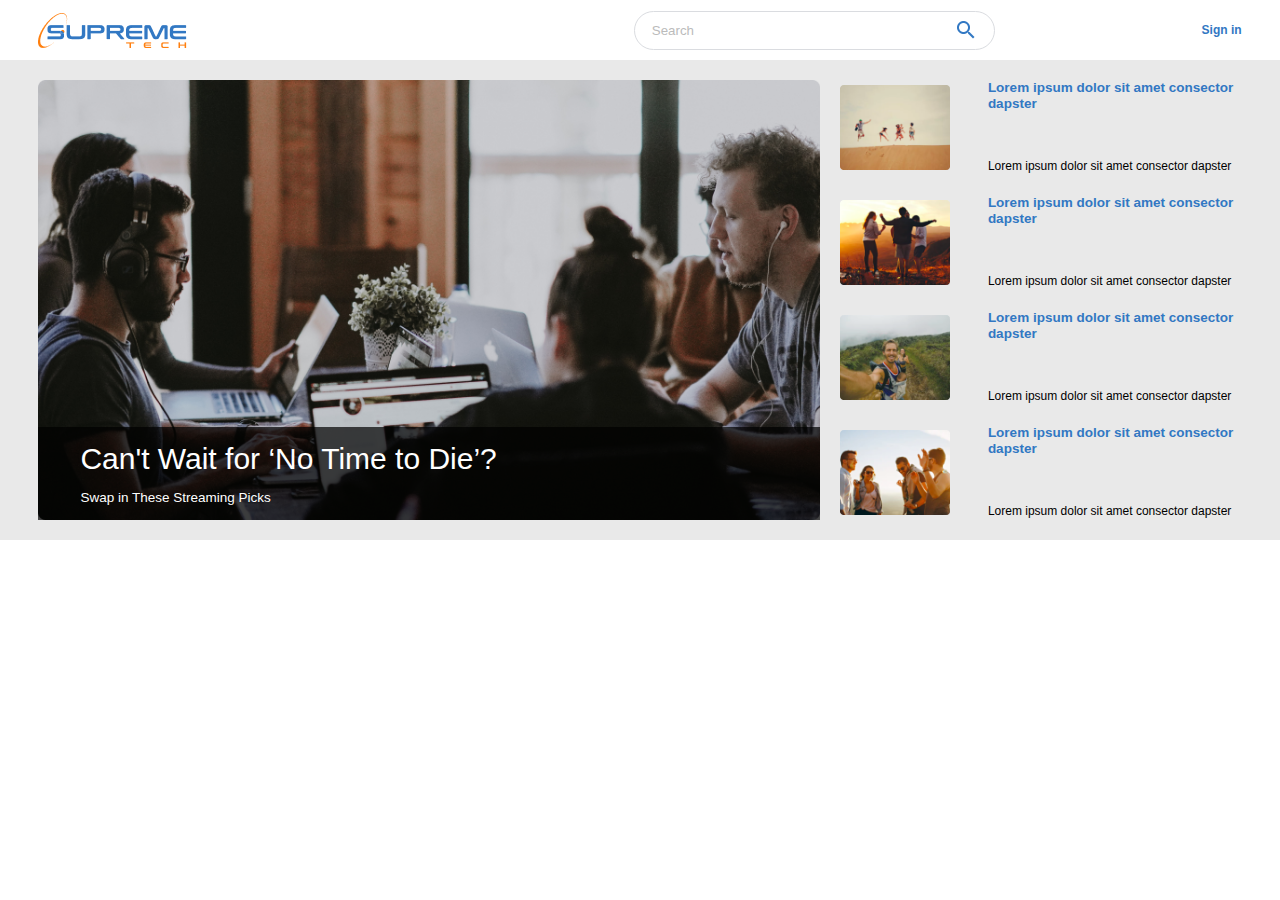
==== commit f6cc8beb: "edit section-today-film" ====
--- a/home.html
+++ b/home.html
@@ -27,7 +27,7 @@
     </header>
 
     <main class="main">
-        <section class="section section-hot-film">
+        <section class="section section-today-film">
             <div class="container">
                 <div class="section-content">
                     <ul class="film-list">
@@ -36,62 +36,62 @@
                                 <img src="./img/banner-it1.png">
                             </a>
                             <div class="banner-info">
-                                <h3 class="banner-title">
+                                <h3 class="banner banner-title">
                                     <a href="#">Can't Wait for ‘No Time to Die’?</a>
                                 </h3>
-                                <p class="banner-desc">Swap in These Streaming Picks</p>
+                                <p class="banner banner-desc">Swap in These Streaming Picks</p>
                             </div>
                         </li>
                         <li class="film-item">
                             <a class="film-img img" href="#">
                                 <img src="./img/banner-it2.png">
                             </a>
-                            <!-- <div class="film-info">
+                            <div class="film-info">
                                 <h3 class="film-title">
                                     <a href="#">Lorem ipsum dolor sit amet consector dapster</a>
                                 </h3>
                                 <p class="film-desc">Lorem ipsum dolor sit amet consector dapster</p>
-                            </div>    -->
+                            </div>   
                         </li>
                         <li class="film-item">
                             <a class="film-img img" href="#">
                                 <img src="./img/banner-it3.png">
                             </a>
-                            <!-- <div class="film-info">
+                            <div class="film-info">
                                 <h3 class="film-title">
                                     <a href="#">Lorem ipsum dolor sit amet consector dapster</a>
                                 </h3>
                                 <p class="film-desc">Lorem ipsum dolor sit amet consector dapster</p>
-                            </div>    -->
+                            </div>   
                         </li>
                         <li class="film-item">
                             <a class="film-img img" href="#">
                                 <img src="./img/banner-it4.png">
                             </a>
-                            <!-- <div class="film-info">
+                            <div class="film-info">
                                 <h3 class="film-title">
                                     <a href="#">Lorem ipsum dolor sit amet consector dapster</a>
                                 </h3>
                                 <p class="film-desc">Lorem ipsum dolor sit amet consector dapster</p>
-                            </div>    -->
+                            </div>   
                         </li>
                         <li class="film-item">
                             <a class="film-img img" href="#">
                                 <img src="./img/banner-it5.png">
                             </a>
-                            <!-- <div class="film-info">
+                            <div class="film-info">
                                 <h3 class="film-title">
                                     <a href="#">Lorem ipsum dolor sit amet consector dapster</a>
                                 </h3>
                                 <p class="film-desc">Lorem ipsum dolor sit amet consector dapster</p>
-                            </div>    -->
+                            </div>   
                         </li>
                     </ul> 
                 </div>    
             </div>
         </section>
-        <!-- <section class="section section-featured">
-            <div class="container">
+        <section class="section section-featured">
+            <!-- <div class="container">
                 <div class="featured-content">
                     <div class="section-title">
                         <h3>Feature Today</h3>
@@ -155,8 +155,8 @@
                         </li>
                     </ul>
                 </div>
-            </div>
-        </section> -->
+            </div> -->
+        </section>
     </main>
 </body>
 </html>--- a/css/style.css
+++ b/css/style.css
@@ -21,6 +21,9 @@
     width: 100%;
     height: 100%;
 }
+.icon,.img{
+    display: flex;
+}
 .container{
     width: 100%;
     max-width: 1440px; 
@@ -37,9 +40,6 @@
     align-items: center;
     justify-content: space-between;
     height: 100%;
-}
-.icon{
-    display: flex;
 }
 .search-box{
     display: flex;  
@@ -72,50 +72,40 @@
 .section{
     display: flex;
 }
-.section-hot-film{
+.section-today-film{
     height: 592px;
-    position: relative;
+    background-color: #e9e9e9;
 }
 .section-content{
     display: flex;
     align-items: center;
     height: 100%;
-    padding: 60px 0;
 }
 .film-list{
     display: grid;
     grid-template-columns:  69% 31%;
-    /* grid-template-columns: 2fr 1fr; */
-    grid-row-gap: 30px;
-    padding: 0;
-    margin: 0;
-    /* height: 100%; */
+    grid-gap: 30px;
     width: 100%;
 }
 .film-item{
+    display: flex;
+    justify-content: space-between;
+    align-items: center;
     position: relative;
-    display: flex;
-    justify-content: space-between;
-    align-items: center;
-    width: 100%;
-    height: 100%;
 }
 .film-item:first-child{
-    align-items: center;
-    max-width: 840px;
-    position: relative;
+    width: fit-content;
     grid-row: 1/5;
-}
-.img{
-    display: flex;
 }
 .banner-info{
     display: flex;
     flex-direction: column;
     justify-content: space-evenly;
     height: 21%;
-    width: 100%;
     padding: 0 42px;
+    bottom: 0;
+    left: 0;
+    right: 0;
     position: absolute;
     background: rgba(0, 0, 0, 0.7);
 }
@@ -123,28 +113,24 @@
     font-family: -apple-system, BlinkMacSystemFont, 'Segoe UI', Roboto, Oxygen, Ubuntu, Cantarell, 'Open Sans', 'Helvetica Neue', sans-serif;
     font-weight: 500;
     font-size: 2.5em;
-    line-height: 40px;
-    height: fit-content;
     color: #FFFFFF;
 }
 .banner-desc{
     font-family: -apple-system, BlinkMacSystemFont, 'Segoe UI', Roboto, Oxygen, Ubuntu, Cantarell, 'Open Sans', 'Helvetica Neue', sans-serif;
     font-weight: 500;
     font-size: 1.125em;
-    line-height: 21px;
-    height: fit-content;
     color: #FFFFFF;
 }
 .film-info{
     display: flex;
     flex-direction: column;
-    justify-content: space-evenly;
-    padding: 0;
+    justify-content: space-between;
     height: 100%;
     width: 65%;
 }
 .film-title{
     font-weight: bold;
+    font-size: 1.125em;
     line-height: 120%;
     color: #3278C3;
 }
@@ -160,7 +146,7 @@
     flex-direction: column;
     height: 100%;
 }
-.section-featured .section-title{
+/* .section-featured .section-title{
     height: 18.5%;
     display: flex;
     align-items: center;
@@ -202,8 +188,16 @@
 .icon-clock{
     height: fit-content;
     margin-right: 10px;
-}
+} */
 @media (max-width: 600px){
+    .section-today-film{
+        height: 350px !important;
+    }
+}
+@media (max-width: 700px){
+    body{
+        font-size: 8px !important;
+    }
     .header{
         height: 50px;
     }
@@ -222,8 +216,14 @@
         height: 15px;
         width: 50px;
     }
-}
-@media (max-width: 1024px){
+    .section-today-film{
+        height: 400px !important;
+    }
+    .banner-info{
+        padding: 0 20px;
+    }
+}
+@media (max-width: 1020px){
     .film-list{
         display: flex;
         justify-content: center;
@@ -238,16 +238,22 @@
 }
 @media (max-width: 1400px){
     body{
-        font-size: calc(0.8*16px);
+        font-size: 12px;
+    }
+    .container{
+        padding: 0 3%;
+    }
+    .film-list{
+        grid-template-columns:  65% 35%;
+        grid-gap: 20px;
     }
     .film-img{
-        width: 30.9%;
+        width: 110px;
     }
     .banner-img{
-        width: 95%;
         height: 100%;
     }
-    .section-hot-film{
-        height: calc(0.9*592px);
+    .section-today-film{
+        height: 480px;
     }
 }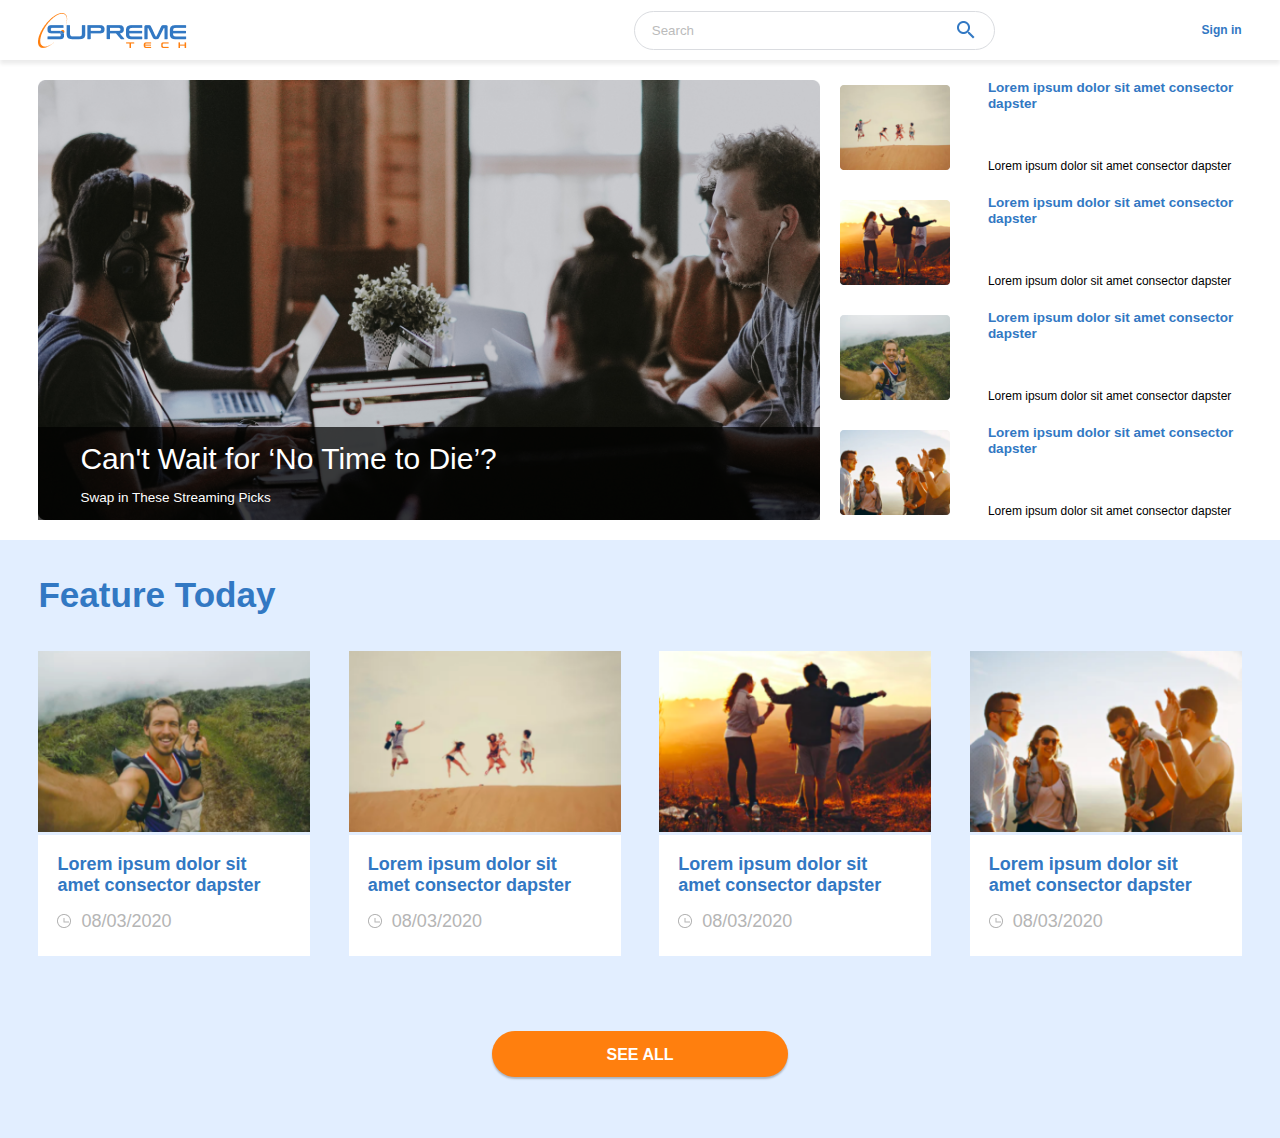
==== commit bb324105: "edit section-featured" ====
--- a/home.html
+++ b/home.html
@@ -19,7 +19,7 @@
                         <img src="./img/ic_search.png">
                     </a>
                 </div>
-                <div class="signin-btn">
+                <div class="btn signin-btn">
                     <a href="#">Sign in</a>
                 </div>
             </div>
@@ -91,7 +91,7 @@
             </div>
         </section>
         <section class="section section-featured">
-            <!-- <div class="container">
+            <div class="container">
                 <div class="featured-content">
                     <div class="section-title">
                         <h3>Feature Today</h3>
@@ -105,7 +105,9 @@
                                 <div class="featured-info">
                                     <h4>Lorem ipsum dolor sit amet consector dapster</h4>
                                     <div class="time">
-                                        <img class="icon-clock" src="./img/clock.png">
+                                        <div class="icon clock-icon">
+                                            <img src="./img/clock.png">
+                                        </div>
                                         <p>08/03/2020</p>
                                     </div>
                                 </div>
@@ -119,7 +121,9 @@
                                 <div class="featured-info">
                                     <h4>Lorem ipsum dolor sit amet consector dapster</h4>
                                     <div class="time">
-                                        <img class="icon-clock" src="./img/clock.png">
+                                        <div class="icon clock-icon">
+                                            <img src="./img/clock.png">
+                                        </div>
                                         <p>08/03/2020</p>
                                     </div>
                                 </div>
@@ -133,7 +137,9 @@
                                 <div class="featured-info">
                                     <h4>Lorem ipsum dolor sit amet consector dapster</h4>
                                     <div class="time">
-                                        <img class="icon-clock" src="./img/clock.png">
+                                        <div class="icon clock-icon">
+                                            <img src="./img/clock.png">
+                                        </div>
                                         <p>08/03/2020</p>
                                     </div>
                                 </div>
@@ -147,16 +153,26 @@
                                 <div class="featured-info">
                                     <h4>Lorem ipsum dolor sit amet consector dapster</h4>
                                     <div class="time">
-                                        <img class="icon-clock" src="./img/clock.png">
+                                        <div class="icon clock-icon">
+                                            <img src="./img/clock.png">
+                                        </div>
                                         <p>08/03/2020</p>
                                     </div>
                                 </div>
                             </a>
                         </li>
                     </ul>
+                    <div class="featured-bottom">
+                        <a class="btn see-all-btn" href="#">SEE ALL</a>
+                    </div>
                 </div>
-            </div> -->
+            </div>
         </section>
+        <footer class="footer">
+            <ul class="social-list">
+                
+            </ul>
+        </footer>
     </main>
 </body>
 </html>--- a/css/style.css
+++ b/css/style.css
@@ -74,7 +74,6 @@
 }
 .section-today-film{
     height: 592px;
-    background-color: #e9e9e9;
 }
 .section-content{
     display: flex;
@@ -138,7 +137,7 @@
     line-height: 150%;
 }
 .section-featured{
-    height: 50%;
+    height: 598px;
     background-color: #E2EEFF;
 }
 .featured-content{
@@ -146,7 +145,7 @@
     flex-direction: column;
     height: 100%;
 }
-/* .section-featured .section-title{
+.section-featured .section-title{
     height: 18.5%;
     display: flex;
     align-items: center;
@@ -185,10 +184,30 @@
     color: #B5B5B5;
     font-weight: normal;
 }
-.icon-clock{
+.clock-icon{
     height: fit-content;
     margin-right: 10px;
-} */
+}
+.featured-bottom{
+    display: flex;
+    align-items: center;
+    justify-content: center;
+    flex-grow: 1;
+}
+.see-all-btn{
+    display: flex;
+    align-items: center;
+    justify-content: center;
+    width: 296px;
+    height: 46px;
+    background: #FF7F0E;
+    box-shadow: 0px 2px 2px rgba(0, 0, 0, 0.25);
+    border-radius: 30px;
+    font-weight: bold;
+    font-size: 16px;
+    line-height: 170%;
+    color: #FFFFFF;
+}
 @media (max-width: 600px){
     .section-today-film{
         height: 350px !important;
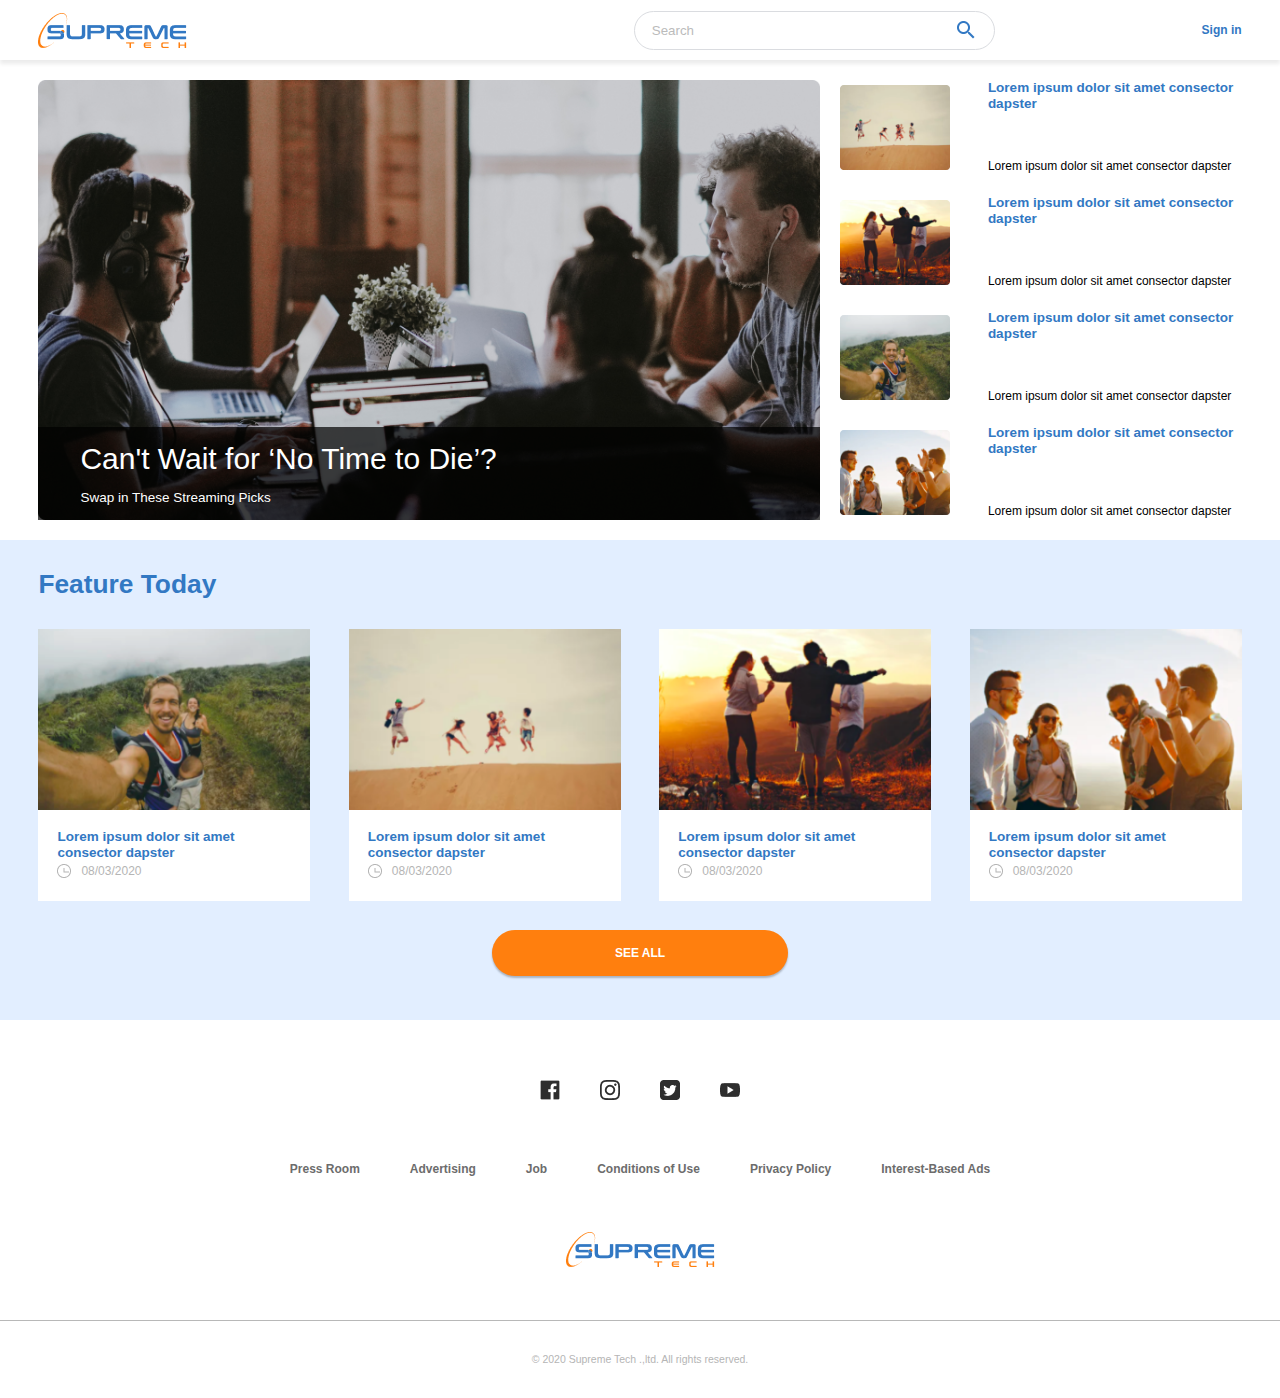
==== commit 7f4f96ee: "complete all" ====
--- a/home.html
+++ b/home.html
@@ -32,7 +32,7 @@
                 <div class="section-content">
                     <ul class="film-list">
                         <li class="film-item">
-                            <a class="banner-img img" href="#">
+                            <a class="img banner-img" href="#">
                                 <img src="./img/banner-it1.png">
                             </a>
                             <div class="banner-info">
@@ -43,7 +43,7 @@
                             </div>
                         </li>
                         <li class="film-item">
-                            <a class="film-img img" href="#">
+                            <a class="img film-img" href="#">
                                 <img src="./img/banner-it2.png">
                             </a>
                             <div class="film-info">
@@ -54,7 +54,7 @@
                             </div>   
                         </li>
                         <li class="film-item">
-                            <a class="film-img img" href="#">
+                            <a class="img film-img" href="#">
                                 <img src="./img/banner-it3.png">
                             </a>
                             <div class="film-info">
@@ -65,7 +65,7 @@
                             </div>   
                         </li>
                         <li class="film-item">
-                            <a class="film-img img" href="#">
+                            <a class="img film-img" href="#">
                                 <img src="./img/banner-it4.png">
                             </a>
                             <div class="film-info">
@@ -76,7 +76,7 @@
                             </div>   
                         </li>
                         <li class="film-item">
-                            <a class="film-img img" href="#">
+                            <a class="img film-img" href="#">
                                 <img src="./img/banner-it5.png">
                             </a>
                             <div class="film-info">
@@ -99,59 +99,59 @@
                     <ul class="featured-list">
                         <li class="featured-item">
                             <a href="#">
-                                <div class="featured-img">
+                                <div class="img featured-img">
                                     <img src="./img/feature1.png">
                                 </div>
                                 <div class="featured-info">
-                                    <h4>Lorem ipsum dolor sit amet consector dapster</h4>
-                                    <div class="time">
-                                        <div class="icon clock-icon">
-                                            <img src="./img/clock.png">
-                                        </div>
-                                        <p>08/03/2020</p>
-                                    </div>
-                                </div>
-                            </a>
-                        </li>
-                        <li class="featured-item">
-                            <a href="#">
-                                <div class="featured-img">
+                                    <h4 class="featured-desc">Lorem ipsum dolor sit amet consector dapster</h4>
+                                    <div class="time">
+                                        <div class="icon clock-icon">
+                                            <img src="./img/clock.png">
+                                        </div>
+                                        <p>08/03/2020</p>
+                                    </div>
+                                </div>
+                            </a>
+                        </li>
+                        <li class="featured-item">
+                            <a href="#">
+                                <div class="img featured-img">
                                     <img src="./img/feature2.png">
                                 </div>
                                 <div class="featured-info">
-                                    <h4>Lorem ipsum dolor sit amet consector dapster</h4>
-                                    <div class="time">
-                                        <div class="icon clock-icon">
-                                            <img src="./img/clock.png">
-                                        </div>
-                                        <p>08/03/2020</p>
-                                    </div>
-                                </div>
-                            </a>
-                        </li>
-                        <li class="featured-item">
-                            <a href="#">
-                                <div class="featured-img">
+                                    <h4 class="featured-desc">Lorem ipsum dolor sit amet consector dapster</h4>
+                                    <div class="time">
+                                        <div class="icon clock-icon">
+                                            <img src="./img/clock.png">
+                                        </div>
+                                        <p>08/03/2020</p>
+                                    </div>
+                                </div>
+                            </a>
+                        </li>
+                        <li class="featured-item">
+                            <a href="#">
+                                <div class="img featured-img">
                                     <img src="./img/feature3.png">
                                 </div>
                                 <div class="featured-info">
-                                    <h4>Lorem ipsum dolor sit amet consector dapster</h4>
-                                    <div class="time">
-                                        <div class="icon clock-icon">
-                                            <img src="./img/clock.png">
-                                        </div>
-                                        <p>08/03/2020</p>
-                                    </div>
-                                </div>
-                            </a>
-                        </li>
-                        <li class="featured-item">
-                            <a href="#">
-                                <div class="featured-img">
+                                    <h4 class="featured-desc">Lorem ipsum dolor sit amet consector dapster</h4>
+                                    <div class="time">
+                                        <div class="icon clock-icon">
+                                            <img src="./img/clock.png">
+                                        </div>
+                                        <p>08/03/2020</p>
+                                    </div>
+                                </div>
+                            </a>
+                        </li>
+                        <li class="featured-item">
+                            <a href="#">
+                                <div class="img featured-img">
                                     <img src="./img/feature4.png">
                                 </div>
                                 <div class="featured-info">
-                                    <h4>Lorem ipsum dolor sit amet consector dapster</h4>
+                                    <h4 class="featured-desc">Lorem ipsum dolor sit amet consector dapster</h4>
                                     <div class="time">
                                         <div class="icon clock-icon">
                                             <img src="./img/clock.png">
@@ -169,9 +169,74 @@
             </div>
         </section>
         <footer class="footer">
-            <ul class="social-list">
-                
-            </ul>
+            <div class="social">
+                <ul class="social-list">
+                    <li class="social-item">
+                        <a class="img social-img" href="#">
+                            <img src="./img/facebook 1.png">
+                        </a>
+                    </li>
+                    <li class="social-item">
+                        <a class="img social-img" href="#">
+                            <img src="./img/instagram.png">
+                        </a>
+                    </li>
+                    <li class="social-item">
+                        <a class="img social-img" href="#">
+                            <img src="./img/twitter-sign.png">
+                        </a>
+                    </li>
+                    <li class="social-item">
+                        <a class="img social-img" href="#">
+                            <img src="./img/youtube.png">
+                        </a>
+                    </li>
+                </ul>
+            </div>
+            <div class="submenu">
+                <ul class="submenu-list">
+                    <li class="submenu-item">
+                        <a class="submenu-text" href="#">
+                            Press Room
+                        </a>
+                    </li>
+                    <li class="submenu-item">
+                        <a class="submenu-text" href="#">
+                            Advertising
+                        </a>
+                    </li>
+                    <li class="submenu-item">
+                        <a class="submenu-text" href="#">
+                            Job
+                        </a>
+                    </li>
+                    <li class="submenu-item">
+                        <a class="submenu-text" href="#">
+                            Conditions of Use
+                        </a>
+                    </li>
+                    <li class="submenu-item">
+                        <a class="submenu-text" href="#">
+                            Privacy Policy
+                        </a>
+                    </li>
+                    <li class="submenu-item">
+                        <a class="submenu-text" href="#">
+                            Interest-Based Ads
+                        </a>
+                    </li>
+                </ul>
+            </div>
+            <div class="footer-logo">
+                <a class="icon logo-icon" href="#">
+                    <img src="./img/logo.png">
+                </a>
+            </div>
+            <div class="footer-copy-right">
+                <p class="copy-right-text">
+                    © 2020 Supreme Tech .,ltd. All rights reserved.    
+                <p> 
+            </div>
         </footer>
     </main>
 </body>
--- a/css/style.css
+++ b/css/style.css
@@ -151,17 +151,20 @@
     align-items: center;
     font-family: -apple-system, BlinkMacSystemFont, 'Segoe UI', Roboto, Oxygen, Ubuntu, Cantarell, 'Open Sans', 'Helvetica Neue', sans-serif;
     font-weight: 500;
-    font-size: 30px;
+    font-size: 1.875em;
     color: #3278C3;
 }
 .featured-list{
     display: flex;
+    align-items: center;
     justify-content: space-between;
     height: 53.5%;
     padding: 0;
     margin: 0;
 }
 .featured-item{
+    display: flex;
+    flex-direction: column;
     height: 100%;
     width: 22.6%;
 }
@@ -169,13 +172,15 @@
     display: flex;
     flex-direction: column;
     justify-content: space-between;
-    height: 37.8%;
+    flex-grow: 1;
     padding: 7% 7%;
+    background-color: #fff;
+}
+.featured-desc{
     font-weight: bold;
-    font-size: 18px;
+    font-size: 1.125em;
     line-height: 120%;
     color: #3278C3;
-    background-color: #fff;
 }
 .time{
     display: flex;
@@ -185,7 +190,6 @@
     font-weight: normal;
 }
 .clock-icon{
-    height: fit-content;
     margin-right: 10px;
 }
 .featured-bottom{
@@ -204,49 +208,72 @@
     box-shadow: 0px 2px 2px rgba(0, 0, 0, 0.25);
     border-radius: 30px;
     font-weight: bold;
-    font-size: 16px;
     line-height: 170%;
     color: #FFFFFF;
 }
-@media (max-width: 600px){
-    .section-today-film{
-        height: 350px !important;
-    }
-}
-@media (max-width: 700px){
-    body{
-        font-size: 8px !important;
-    }
-    .header{
-        height: 50px;
-    }
-    .search-box{
-        margin-left: 0 !important;
-        height: 40% !important;
-        width: 120px;
-    }
-    .logo-icon{
-        width: 80px;
-    }
-    .search-icon{
-        width: 15px;
-    }
-    .search-input{
-        height: 15px;
-        width: 50px;
-    }
-    .section-today-film{
-        height: 400px !important;
-    }
-    .banner-info{
-        padding: 0 20px;
-    }
-}
-@media (max-width: 1020px){
+.footer{
+    display: flex;
+    flex-direction: column;
+    height: 378px;
+}
+.social{
+    display: flex;
+    align-items: center;
+    justify-content: center;
+    height: 140px;
+}
+.social-list{
+    display: flex;
+    justify-content: space-between;
+}
+.social-item{
+    padding: 0 20px;
+}
+.submenu{
+    display: flex;
+    justify-content: center;
+}
+.submenu-list{
+    display: flex;
+    justify-content: space-between;
+}
+.submenu-item{
+    padding: 0 25px;
+}
+.submenu-text{
+    font-weight: 600;
+    line-height: 150%;
+    color: #6C6C6C;
+}
+.footer-logo{
+    display: flex;
+    align-items: center;
+    justify-content: center;
+    height: 143px;
+    border-bottom: 1px solid #B8B8B8;
+}
+.footer-copy-right{
+    display: flex;
+    align-items: center;
+    justify-content: center;
+    flex-grow: 1;
+}
+.copy-right-text{
+    font-size: 0.875em;
+    line-height: 170%;
+    color: #B5B5B5;
+}
+@media (max-width: 375px) {
+    ::placeholder{
+        font-size: 10px;
+    }
     .film-list{
         display: flex;
         justify-content: center;
         align-items: center;
+    } 
+    .section-today-film{
+        height: 350px;
     }
     .film-item{
         display: none;
@@ -254,8 +281,204 @@
     .film-item:first-child{
         display: block;
     }
-}
-@media (max-width: 1400px){
+    .header{
+        height: 40px !important;
+    }
+    .logo-icon{
+        width: 60px !important;
+    }
+    .search-icon{
+        width: 15px;
+    }
+    .search-box{
+        margin-left: 0;
+        height: 40%;
+        width: 100px !important;
+    }
+    .search-input{
+        height: 12px;
+        width: 60px;
+    }
+    .section-today-film{
+        height: 220px !important;
+    }
+    .section-featured{
+        height: 180px !important;
+    }
+    .featured-info{
+        height: 50px;
+    }
+    /* .featured-desc{
+        font-size: 0;
+    } */
+    .featured-list{
+        height: 100px !important;
+    }
+    .clock-icon{
+        width: 8px !important;
+        margin-right: 3px;
+    }
+    .footer{
+        height: 150px;
+    }
+    .social{
+        height: 80px;
+    }
+    .see-all-btn{
+        width: 80px;
+        height: 15px;
+    }
+    .social-img{
+        width: 10px;
+    }
+    .submenu-item{
+        padding: 0 10px;
+    }
+}
+@media (max-width: 600px) and (min-width: 375px){
+    body{
+        font-size: 6px;
+    }
+    .film-list{
+        display: flex;
+        justify-content: center;
+        align-items: center;
+    } 
+    .section-today-film{
+        height: 350px;
+    }
+    .film-item{
+        display: none;
+    }
+    .film-item:first-child{
+        display: block;
+    }
+    .logo-icon{
+        width: 80px;
+    }
+    .search-icon{
+        width: 15px;
+    }
+    .search-box{
+        margin-left: 0;
+        height: 40%;
+        width: 120px;
+    }
+    .section-featured{
+        height: 200px;
+    }
+    .featured-list{
+        height: 130px;
+    }
+    .footer{
+        height: 150px;
+    }
+    .social{
+        height: 80px;
+    }
+    .see-all-btn{
+        width: 80px;
+        height: 15px;
+    }
+    .social-img{
+        width: 10px;
+    }
+}
+@media (max-width: 700px) and (min-width: 600px){
+    body{
+        font-size: 8px;
+    }
+    .header{
+        height: 50px;
+    }
+    .search-box{
+        margin-left: 0;
+        height: 40%;
+        width: 120px;
+    }
+    .logo-icon{
+        width: 80px;
+    }
+    .search-icon{
+        width: 15px;
+    }
+    .search-input{
+        height: 15px;
+        width: 50px;
+    }
+    .film-list{
+        display: flex;
+        justify-content: center;
+        align-items: center;
+    }
+    .film-item{
+        display: none;
+    }
+    .film-item:first-child{
+        display: block;
+    }
+    .banner-info{
+        padding: 0 20px;
+    }
+    .section-today-film{
+        height: 380px;
+    }
+    .section-featured{
+        height: 300px;
+    }
+    .footer{
+        height: 200px;
+    }
+    .social{
+        height: 80px;
+    }
+    .social-img{
+        width: 15px;
+    }
+    .submenu-item{
+        padding: 0 15px;
+    }
+    .see-all-btn{
+        width: 100px;
+        height: 20px;
+    }
+}
+@media (max-width: 1020px) and (min-width: 700px){
+    body{
+        font-size: 10px;
+    }
+    .film-list{
+        display: flex;
+        justify-content: center;
+        align-items: center;
+    }
+    .film-item{
+        display: none;
+    }
+    .film-item:first-child{
+        display: block;
+    }
+    .section-today-film{
+        height: 500px;
+    }
+    .section-featured{
+        height: 420px;
+    }
+    .see-all-btn{
+        width: 200px;
+        height: 35px;
+    }
+    .footer{
+        height: 300px;
+    }
+    .social{
+        height: 110px;
+    }
+    .footer-logo{
+        height: 110px;
+    }
+}
+@media (max-width: 1400px) and (min-width: 1020px){
     body{
         font-size: 12px;
     }
@@ -275,4 +498,7 @@
     .section-today-film{
         height: 480px;
     }
+    .section-featured{
+        height: 480px;
+    }
 }